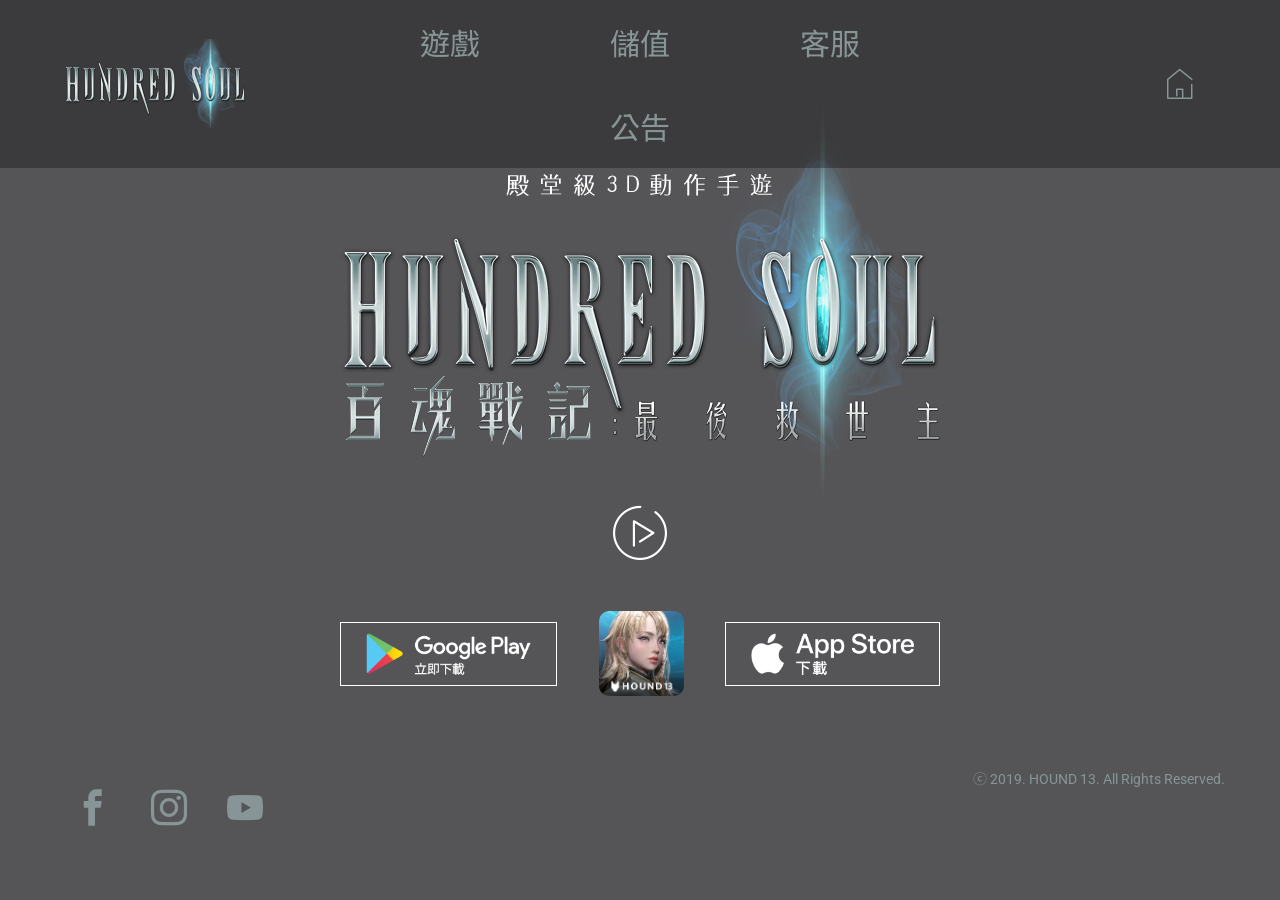
==== index.html @ 0dbf2541 "new" ====
<!DOCTYPE html>
<html lang="zh-TW">
	<head>
		<meta charSet="utf-8"/>
		<meta http-equiv="X-UA-Compatible" content="IE=edge"/>
		<meta name="viewport" content="width=device-width, user-scalable=0">
		<meta name="robots" content="noindex">
		<meta name="googlebot" content="noindex">
		<link rel="shortcut icon" href="assets/img/favicon.ico" type="image/x-icon"/>
		<title>Hound</title>
		<link rel="stylesheet" href="assets/css/main.css">
	</head>
	<body>
		<nav>
			<div class="container">
				<div class="flex">
					<a href="#!" class="logo">
						<img src="assets/img/logo-black.png" alt="HOUNDRED SOUL">
					</a>
					<ul class="menu list-reset flex">
						<li><a href="#!">遊戲</a></li>
						<li><a href="#!">儲值</a></li>
						<li><a href="#!">客服</a></li>
						<li><a href="#!">公告</a></li>
					</ul>
					<a href="#!" class="btn btn--90"><i class="icon icon-home"></i></a>
				</div>
			</div>
		</nav>
		<header>
			<video autoplay muted loop>
				<source src="assets/img/comp2_9.mp4" type="video/mp4">
				Your browser does not support HTML5 video.
			</video>
			<div class="container">
				<div class="flex">
					<div class="slider slider--application"></div>
					<div class="content">
						<img src="assets/img/HS_Logo.png" alt="">
						<i class="icon icon-play function--playFullScreen"></i>
						<ul class="app-list list-reset flex">
							<li class="app-logo"><a href="#!"><img src="assets/img/google_play@3x.png" alt=""></a></li>
							<li><a href="#!"><img src="assets/img/hound13.png" alt=""></a></li>
							<li class="app-logo"><a href="#!"><img src="assets/img/apple_store@3x.png" alt=""></a></li>
						</ul>
					</div>
					<div class="storage"></div>
				</div>
			</div>
			<div class="footer">
				<div class="container">
					<div class="flex">
						<ul class="sns flex list-reset">
							<li><a href="#!"><i class="icon icon-facebook"></i></a></li>
							<li><a href="#!"><i class="icon icon-instagram"></i></a></li>
							<li><a href="#!"><i class="icon icon-youtube"></i></a></li>
						</ul>
						<div class="copyright">
							<p class="mtb0">ⓒ 2019. HOUND 13. All Rights Reserved.</p>
						</div>
					</div>
				</div>
			</div>
		</header>
		<main>
			<section>
				<div class="container">
					<div class="flex">
					</div>
				</div>
			</section>
		</main>
		<div class="black"></div>
		<div class="lightbox lightbox--video">
			<div class="lightbox__wrap">
				<i class="icon icon-close function--close"></i>
				<div class="embed--border">
					<div class="embed embed--16by9">
						<iframe width="560" height="315" src="https://www.youtube.com/embed/07uyx4d0DpY" frameborder="0" allow="accelerometer; autoplay; encrypted-media; gyroscope; picture-in-picture" allowfullscreen></iframe>
					</div>
				</div>
			</div>
		</div>
		<script type="text/javascript" src="assets/js/jquery-1.11.3.min.js"></script>
		<script type="text/javascript" src="assets/js/main.js"></script>
	</body>
</html>
---- assets/css/main.css ----
/*! normalize.css v3.0.0 | HTML5 Display Definitions | MIT License | git.io/normalize */
@import url("https://fonts.googleapis.com/css?family=Noto+Sans+TC:300,400,500,700&display=swap&subset=chinese-traditional");
@import url("https://fonts.googleapis.com/css?family=Roboto:100,300,400,500,700&display=swap");
article,
aside,
details,
figcaption,
figure,
footer,
header,
hgroup,
main,
nav,
section,
summary {
  display: block;
}

audio,
canvas,
progress,
video {
  display: inline-block;
  vertical-align: baseline;
}

audio:not([controls]) {
  display: none;
  height: 0;
}

[hidden],
template {
  display: none;
}

/*! normalize.css v3.0.0 | Base | MIT License | git.io/normalize */
html {
  font-family: sans-serif;
  -webkit-text-size-adjust: 100%;
  -ms-text-size-adjust: 100%;
}

body {
  margin: 0;
}

/*! normalize.css v3.0.0 | Links | MIT License | git.io/normalize */
a {
  background: transparent;
}

a:active,
a:hover {
  outline: 0;
}

/*! normalize.css v3.0.0 | Embedded Content | MIT License | git.io/normalize */
img {
  border: 0;
}

svg:not(:root) {
  overflow: hidden;
}

/*! normalize.css v3.0.0 | Figures | MIT License | git.io/normalize */
figure {
  margin: 1em 40px;
}

hr {
  -moz-box-sizing: content-box;
  box-sizing: content-box;
  height: 0;
}

pre {
  overflow: auto;
}

code,
kbd,
pre,
samp {
  font-family: monospace, monospace;
  font-size: 1em;
}

/*! normalize.css v3.0.0 | Forms | MIT License | git.io/normalize */
button,
input,
optgroup,
select,
textarea {
  color: inherit;
  font: inherit;
  margin: 0;
}

button {
  overflow: visible;
}

button,
select {
  text-transform: none;
}

button,
html input[type="button"],
input[type="reset"],
input[type="submit"] {
  -webkit-appearance: button;
  cursor: pointer;
}

button[disabled],
html input[disabled] {
  cursor: default;
}

button::-moz-focus-inner,
input::-moz-focus-inner {
  border: 0;
  padding: 0;
}

input {
  line-height: normal;
}

input[type="checkbox"],
input[type="radio"] {
  box-sizing: border-box;
  padding: 0;
}

input[type="number"]::-webkit-inner-spin-button,
input[type="number"]::-webkit-outer-spin-button {
  height: auto;
}

input[type="search"] {
  -webkit-appearance: textfield;
  -moz-box-sizing: content-box;
  -webkit-box-sizing: content-box;
  box-sizing: content-box;
}

input[type="search"]::-webkit-search-cancel-button,
input[type="search"]::-webkit-search-decoration {
  -webkit-appearance: none;
}

fieldset {
  border: 1px solid #c0c0c0;
  margin: 0 2px;
  padding: 0.35em 0.625em 0.75em;
}

legend {
  border: 0;
  padding: 0;
}

textarea {
  overflow: auto;
}

optgroup {
  font-weight: bold;
}

/*! normalize.css v3.0.0 | Tables | MIT License | git.io/normalize */
table {
  border-collapse: collapse;
  border-spacing: 0;
}

td,
th {
  padding: 0;
}

header::before {
  content: '';
  display: block;
}

ul.list-reset, ol.list-reset {
  list-style: none;
  padding: 0;
  margin: 0;
}

ul, ol {
  padding-left: 1.5em;
}

html {
  font-family: -apple-system, BlinkMacSystemFont, San Francisco, Roboto, Segoe UI, Helvetica Neue, sans-serif;
  -webkit-font-smoothing: antialiased;
  -moz-osx-font-smoothing: grayscale;
  text-size-adjust: 100%;
  text-rendering: optimizeLegibility;
}

button, input, optgroup, select, textarea {
  font-family: inherit;
}

.sr-only {
  position: absolute !important;
  padding: 0 !important;
  margin: 0 !important;
  width: 0 !important;
  height: 0 !important;
  font-size: 0 !important;
}

*, *::before, *::after {
  -moz-box-sizing: border-box;
  -webkit-box-sizing: border-box;
  box-sizing: border-box;
}

body {
  font-family: Roboto, 'Noto Sans TC', sans-serif;
}

a {
  text-decoration: none;
}
@media (min-width: 1024px) {
  a {
    transition: color .2s, background-color .2s;
  }
}

img {
  display: block;
}

.clearfix, .clearfix::before, .clearfix::after {
  display: table;
  clear: both;
}

.flex {
  display: -webkit-box;
  display: -ms-flexbox;
  display: flex;
  -ms-flex-wrap: wrap;
  flex-wrap: wrap;
}

@font-face {
  font-family: 'icomoon';
  src: url("../fonts/icomoon.eot?vwoxa4");
  src: url("../fonts/icomoon.eot?vwoxa4#iefix") format("embedded-opentype"), url("../fonts/icomoon.ttf?vwoxa4") format("truetype"), url("../fonts/icomoon.woff?vwoxa4") format("woff"), url("../fonts/icomoon.svg?vwoxa4#icomoon") format("svg");
  font-weight: normal;
  font-style: normal;
}
@media screen and (-webkit-min-device-pixel-ratio: 0) {
  @font-face {
    font-family: "icomoon";
    src: url("../fonts/icomoon.svg?vwoxa4#icomoon") format("svg");
  }
}
.icon:before {
  display: inline-block;
  font-family: "icomoon";
  font-style: normal;
  font-weight: normal;
  font-variant: normal;
  line-height: 1;
  text-decoration: inherit;
  text-rendering: optimizeLegibility;
  text-transform: none;
  -moz-osx-font-smoothing: grayscale;
  -webkit-font-smoothing: antialiased;
  font-smoothing: antialiased;
}

.icon-right:before {
  content: "\e903";
}

.icon-instagram:before {
  content: "\e902";
}

.icon-youtube:before {
  content: "\e900";
}

.icon-hamburger:before {
  content: "\f117";
}

.icon-home:before {
  content: "\f116";
}

.icon-close:before {
  content: "\f108";
}

.icon-play:before {
  content: "\f125";
}

.icon-facebook:before {
  content: "\e901";
}

.container {
  width: 100%;
  padding-left: 55px;
  padding-right: 55px;
}

.mt0 {
  margin-top: 0;
}

.mb0 {
  margin-bottom: 0;
}

.mtb0 {
  margin-top: 0;
  margin-bottom: 0;
}

.embed {
  position: relative;
  height: 0;
  overflow: hidden;
}
.embed--16by9 {
  padding-bottom: 56.25%;
}
.embed iframe {
  position: absolute;
  top: 0;
  left: 0;
  width: 100%;
  height: 100%;
}

.btn--90 {
  display: flex;
  align-items: center;
  justify-content: center;
  width: 90px;
  height: 90px;
}

nav {
  position: fixed;
  top: 0;
  left: 0;
  width: 100%;
  min-height: 90px;
  background-color: rgba(0, 0, 0, 0.3);
  z-index: 5;
}
nav a {
  display: block;
  color: #879596;
}
nav .container .flex {
  font-size: 30px;
  align-items: center;
}
nav .container > .flex {
  justify-content: space-between;
}
nav .container .menu {
  width: 50%;
  justify-content: center;
}
nav .container .menu li {
  margin-left: 35px;
  margin-right: 35px;
}
nav .container .menu li a {
  padding: 20px 30px;
}
nav .container .btn {
  margin-left: 110px;
}

header {
  position: relative;
  padding-top: 100px;
  height: 100vh;
}
header::before {
  position: absolute;
  top: 0;
  left: 0;
  width: 100%;
  height: 100%;
  background-color: #0d0e12;
  filter: progid:DXImageTransform.Microsoft.Alpha(Opacity=70);
  opacity: 0.7;
  z-index: 2;
}
header video {
  position: absolute;
  right: 0;
  bottom: 0;
  min-width: 100%;
  min-height: 100%;
  z-index: 1;
}
header > .container {
  position: relative;
  z-index: 3;
}
header > .container > .flex {
  justify-content: center;
}
header .content {
  width: 600px;
}
header .content .icon-play {
  display: table;
  margin-left: auto;
  margin-right: auto;
  color: #fff;
  font-size: 54px;
  -moz-transition: all, 0.3s;
  -o-transition: all, 0.3s;
  -webkit-transition: all, 0.3s;
  transition: all, 0.3s;
  cursor: pointer;
}
header .content .icon-play:hover {
  -moz-transform: scale(1.66667, 1.66667);
  -ms-transform: scale(1.66667, 1.66667);
  -webkit-transform: scale(1.66667, 1.66667);
  transform: scale(1.66667, 1.66667);
}
header .content .app-list {
  margin-top: 45px;
  margin-bottom: 45px;
  align-items: center;
  justify-content: space-between;
}
header .content .app-list li a {
  display: block;
}
header .content .app-list li a img {
  display: block;
}
header .content .app-list li:not(.app-logo) img {
  height: 85px;
  -moz-border-radius: 10px;
  -webkit-border-radius: 10px;
  border-radius: 10px;
}
header .content .app-list li.app-logo a {
  display: block;
  padding: 10px 25px;
  border: 1px solid #fff;
}
header .content .app-list li.app-logo a:hover {
  background-color: #000;
}
header .content .app-list li.app-logo img {
  height: 42px;
}

.footer {
  position: absolute;
  width: 100%;
  bottom: 50px;
  left: 0;
  z-index: 3;
}
.footer a {
  display: block;
  color: #879596;
}
.footer .container > .flex {
  justify-content: space-between;
}
.footer .container > .flex p {
  color: #879596;
  font-size: 14px;
}
.footer .container .sns li a {
  padding: 20px;
  font-size: 36px;
}

.black {
  display: none;
  position: fixed;
  top: 0;
  left: 0;
  width: 100%;
  height: 100%;
  background-color: #000;
  filter: progid:DXImageTransform.Microsoft.Alpha(Opacity=80);
  opacity: 0.8;
  z-index: 10;
}

.lightbox {
  display: none;
  position: fixed;
  top: 50%;
  left: 50%;
  z-index: 11;
  -moz-transform: translate(-50%, -50%);
  -ms-transform: translate(-50%, -50%);
  -webkit-transform: translate(-50%, -50%);
  transform: translate(-50%, -50%);
}
.lightbox .icon {
  position: absolute;
  top: 0;
  right: -74px;
  color: #879596;
  font-size: 54px;
  cursor: pointer;
}
.lightbox--video .embed--border {
  border: 1px solid #fff;
}
.lightbox__wrap {
  position: relative;
  width: 1280px;
}

/*# sourceMappingURL=main.css.map */
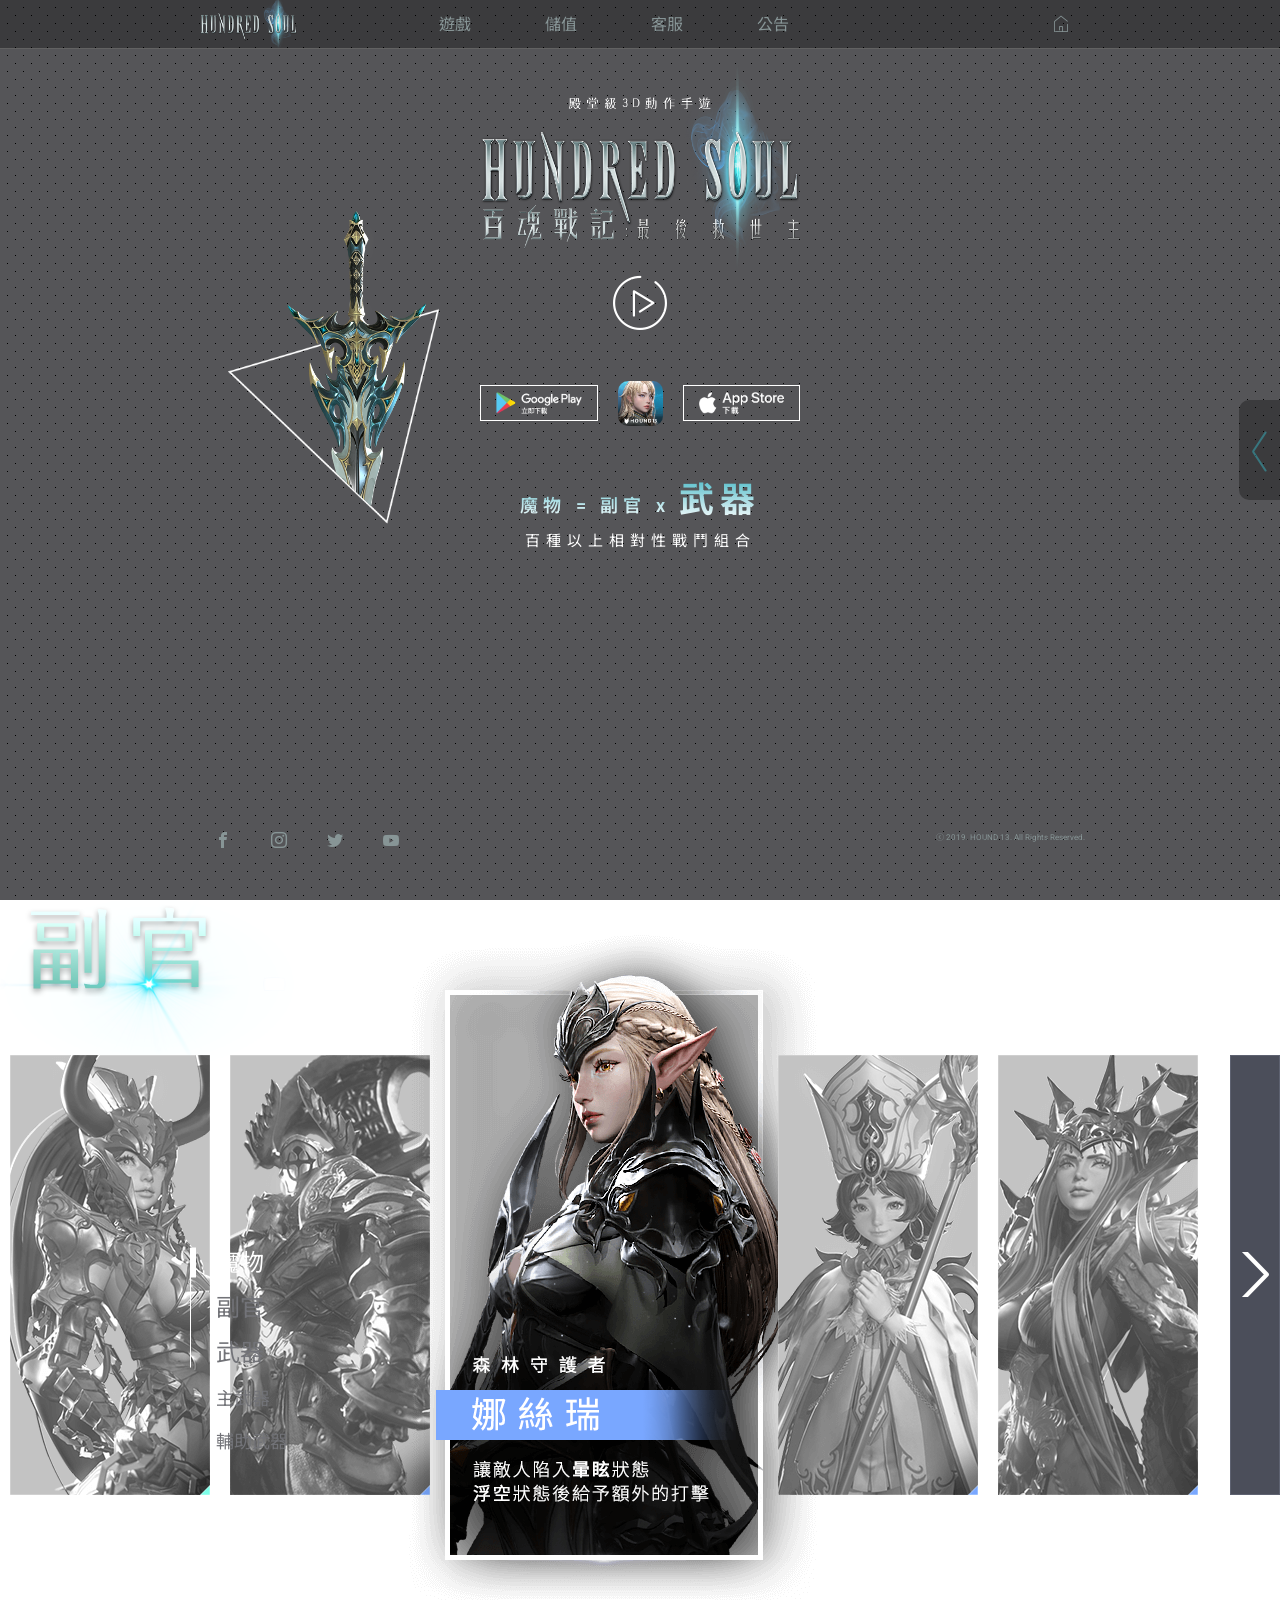
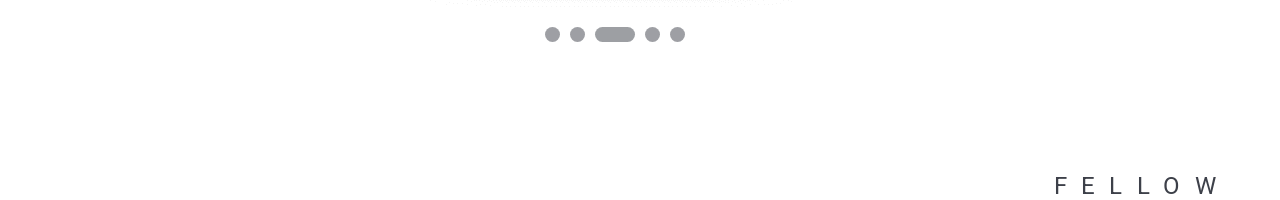
==== commit 40f28d81: "updata" ====
--- a/index.html
+++ b/index.html
@@ -11,6 +11,7 @@
 		<link rel="stylesheet" href="assets/css/main.css">
 	</head>
 	<body>
+		<a href="#!" class="btn btn--90 hamburgur"><i class="icon icon-hamburger"></i></a>
 		<nav>
 			<div class="container">
 				<div class="flex">
@@ -34,42 +35,245 @@
 			</video>
 			<div class="container">
 				<div class="flex">
-					<div class="slider slider--application"></div>
 					<div class="content">
 						<img src="assets/img/HS_Logo.png" alt="">
 						<i class="icon icon-play function--playFullScreen"></i>
+						<div class="slider slider--application">
+							<ul class="slider__image list-reset">
+								<li class="active">
+									<img src="assets/img/application01.png" alt="">
+								</li>
+								<li>
+									<img src="assets/img/application02.png" alt="">
+								</li>
+								<li>
+									<img src="assets/img/application03.png" alt="">
+								</li>
+							</ul>
+							<div class="slider__mask">
+								<img src="assets/img/triangle.png" alt="">
+							</div>
+						</div>
 						<ul class="app-list list-reset flex">
 							<li class="app-logo"><a href="#!"><img src="assets/img/google_play@3x.png" alt=""></a></li>
 							<li><a href="#!"><img src="assets/img/hound13.png" alt=""></a></li>
 							<li class="app-logo"><a href="#!"><img src="assets/img/apple_store@3x.png" alt=""></a></li>
 						</ul>
-					</div>
-					<div class="storage"></div>
-				</div>
-			</div>
-			<div class="footer">
-				<div class="container">
-					<div class="flex">
-						<ul class="sns flex list-reset">
-							<li><a href="#!"><i class="icon icon-facebook"></i></a></li>
-							<li><a href="#!"><i class="icon icon-instagram"></i></a></li>
-							<li><a href="#!"><i class="icon icon-youtube"></i></a></li>
-						</ul>
-						<div class="copyright">
-							<p class="mtb0">ⓒ 2019. HOUND 13. All Rights Reserved.</p>
+						<div class="coptText">
+							<ul class="slider__text list-reset">
+								<li class="active">魔物 = 副官 x <strong>武器</strong></li>
+								<li>魔物 = <strong>副官</strong> x 武器</li>
+								<li><strong>魔物</strong> = 副官 x 武器</li>
+							</ul>
+							<p>百種以上相對性戰鬥組合</p>
 						</div>
 					</div>
 				</div>
 			</div>
 		</header>
+		<div class="storage">
+			<div class="storage__open">
+				<i class="icon icon-right"></i>
+			</div>
+			<div class="storage__content">
+				<ul class="list-reset">
+					<li>
+						<a href="#!" target="_blank">
+							<img src="assets/img/banner01.png" alt="">
+						</a>
+					</li>
+					<li>
+						<a href="#!" target="_blank">
+							<img src="assets/img/banner02.png" alt="">
+						</a>
+					</li>
+					<li>
+						<a href="#!" target="_blank">
+							<img src="assets/img/banner03.png" alt="">
+						</a>
+					</li>
+				</ul>
+			</div>
+		</div>
 		<main>
 			<section>
-				<div class="container">
-					<div class="flex">
+				<div class="slider slider-character">
+					<div class="slider-wrap">
+						<div class="slider-item flex align-items-center" style="display: none;">
+							<div class="container">
+								<div class="flex justify-content-center">
+									<div class="col-4 card">
+										<img class="normal" src="assets/img/monster-normal.png" alt="">
+										<span></span>
+										<img class="hover" src="assets/img/monster-hover.png" alt="">
+										<span class="sr-only"></span>
+									</div>
+									<div class="col-4 card">
+										<img class="normal" src="assets/img/fellow-normal.png" alt="">
+										<img class="hover" src="assets/img/fellow-hover.png" alt="">
+										<span class="sr-only"></span>
+									</div>
+									<div class="col-4 card">
+										<img class="normal" src="assets/img/equipment-normal.png" alt="">
+										<img class="hover" src="assets/img/equipment-hover.png" alt="">
+										<span class="sr-only"></span>
+									</div>
+								</div>
+								<i class="icon icon-down"></i>
+							</div>
+						</div>
+						<div class="slider-item">
+							<ul class="subNavigation list-reset">
+								<li>
+									<ul class="character list-reset">
+										<li class="active">魔物</li>
+										<li>副官</li>
+										<li>武器</li>
+									</ul>
+								</li>
+								<li>主武器</li>
+								<li>輔助武器</li>
+							</ul>
+							<div class="slider slider-character-body">
+								<div class="slider-wrap">
+									<div class="slider-item" style="display: none;">
+										<img src="assets/img/monster-title.png" alt="" class="slider-title slider-title--monster">
+										<div class="eng-title eng-title--monster">monster</div>
+										<div class="slider slider-character-content">
+											<ul class="slider-navi list-reset">
+												<li><div class="icon icon-slider-left"></div></li>
+												<li><div class="icon icon-slider-right"></div></li>
+											</ul>
+											<div class="slider-wrap">
+												<div class="slider-item">
+													<div class="slider-body">
+														<img src="assets/img/decoration-up.png" alt="" class="decoration">
+														<div class="slider-text">
+															<h3 class="mtb0">暗影怨靈</h3>
+															<p>
+																<span>是飄浮在黑暗中的邪惡怨靈</span>
+																<span>靈體狀態時任何攻擊都不管用</span>
+																<span>但施加攻擊時其靈體會暫時實體化</span>
+																<span>請一定要把握機會攻擊</span>
+															</p>
+														</div>
+														<img src="assets/img/decoration-down.png" alt="" class="decoration">
+														<p>
+															<span>魔物都有弱點！</span>
+															<span>搭配相對的副官與武器即可過關</span>
+														</p>
+													</div>
+													<img src="assets/img/slideEvilImgt02.png" alt="" class="slider-img">
+												</div>
+											</div>
+										</div>
+									</div>
+									<div class="slider-item">
+										<img src="assets/img/fellow-title.png" alt="" class="slider-title slider-title--fellow">
+										<div class="eng-title eng-title--fellow">fellow</div>
+										<div class="slider slider-fellow">
+											<div class="slider-wrap">
+												<div class="slider-item">
+													<div class="slider-img slider-img-set">
+														<img src="assets/img/adCha01.png" alt="" class="slider-img">
+														<img src="assets/img/adCha01_on.png" alt="" class="slider-img on">
+													</div>
+													<div class="slider-img slider-img-active">
+														<img src="assets/img/adCha01_active.png" alt="">
+													</div>
+													<h4 class="sr-only">開朗的突擊少女</h4>
+													<h3 class="sr-only">菲力帕</h3>
+													<p class="sr-only">讓敵人陷入暈眩狀態，破壞霸體的專門副官</p>
+												</div>
+												<div class="slider-item">
+													<div class="slider-img slider-img-set">
+														<img src="assets/img/adCha02.png" alt="" class="slider-img">
+														<img src="assets/img/adCha02_on.png" alt="" class="slider-img on">
+													</div>
+													<div class="slider-img slider-img-active">
+														<img src="assets/img/adCha02_active.png" alt="">
+													</div>
+													<h4 class="sr-only">北方守護者</h4>
+													<h3 class="sr-only">基加提克</h3>
+													<p class="sr-only">讓敵人陷入浮空狀態，擊倒狀態後附加額外的打擊</p>
+												</div>
+												<div class="slider-item active">
+													<div class="slider-img slider-img-set">
+														<img src="assets/img/adCha03.png" alt="" class="slider-img">
+														<img src="assets/img/adCha03_on.png" alt="" class="slider-img on">
+													</div>
+													<div class="slider-img slider-img-active">
+														<img src="assets/img/adCha03_active.png" alt="">
+													</div>
+													<h4 class="sr-only">森林守護者</h4>
+													<h3 class="sr-only">娜絲瑞</h3>
+													<p class="sr-only">讓敵人陷入暈眩狀態，浮空狀態後給予額外的打擊</p>
+												</div>
+												<div class="slider-item">
+													<div class="slider-img slider-img-set">
+														<img src="assets/img/adCha04.png" alt="" class="slider-img">
+														<img src="assets/img/adCha04_on.png" alt="" class="slider-img on">
+													</div>
+													<div class="slider-img slider-img-active">
+														<img src="assets/img/adCha04_active.png" alt="">
+													</div>
+													<h4 class="sr-only">女神之子</h4>
+													<h3 class="sr-only">拉黎卡</h3>
+													<p class="sr-only">專門輔助我軍攻擊且治癒傷勢，解除狀態異常回復瀕死狀態</p>
+												</div>
+												<div class="slider-item">
+													<div class="slider-img slider-img-set">
+														<img src="assets/img/adCha05.png" alt="" class="slider-img">
+														<img src="assets/img/adCha05_on.png" alt="" class="slider-img on">
+													</div>
+													<div class="slider-img slider-img-active">
+														<img src="assets/img/adCha05_active.png" alt="">
+													</div>
+													<h4 class="sr-only">炙烈的火焰魔女</h4>
+													<h3 class="sr-only">凱倫</h3>
+													<p class="sr-only">讓敵人陷入灼傷、暈眩狀態，灼傷狀態爆炸後造成範圍攻擊</p>
+												</div>
+											</div>
+											<div class="slider-hide">
+												<div class="slider-arrow"><i class="icon icon-slider-right"></i></div>
+												<div class="slider-item">
+													<h4 class="sr-only">聖殿騎士團副團長</h4>
+													<h3 class="sr-only">卡伊琳</h3>
+													<p class="sr-only">讓敵人陷入束縛狀態，曾獲得雷蒙大師的指導</p>
+													<img src="assets/img/adCha-6.png" alt="">
+												</div>
+											</div>
+											<ul class="slider-dot list-reset">
+												<li></li>
+												<li></li>
+												<li class="active"></li>
+												<li></li>
+												<li></li>
+											</ul>
+										</div>
+									</div>
+								</div>
+							</div>
+						</div>
 					</div>
 				</div>
 			</section>
 		</main>
+		<footer>
+			<div class="container">
+				<div class="flex">
+					<ul class="sns flex list-reset">
+						<li><a href="#!"><i class="icon icon-facebook"></i></a></li>
+						<li><a href="#!"><i class="icon icon-instagram"></i></a></li>
+						<li><a href="#!"><i class="icon icon-twitter"></i></a></li>
+						<li><a href="#!"><i class="icon icon-youtube"></i></a></li>
+					</ul>
+					<div class="copyright">
+						<p class="mtb0">ⓒ 2019. HOUND 13. All Rights Reserved.</p>
+					</div>
+				</div>
+			</div>
+		</footer>
 		<div class="black"></div>
 		<div class="lightbox lightbox--video">
 			<div class="lightbox__wrap">
--- a/assets/css/main.css
+++ b/assets/css/main.css
@@ -183,7 +183,7 @@
   padding: 0;
 }
 
-header::before {
+nav .container .menu li::before, header::before, header::after {
   content: '';
   display: block;
 }
@@ -283,42 +283,94 @@
   font-smoothing: antialiased;
 }
 
+.icon-slider-left:before {
+  content: "\e906";
+}
+
+.icon-slider-right:before {
+  content: "\e907";
+}
+
+.icon-down:before {
+  content: "\e905";
+}
+
+.icon-twitter:before {
+  content: "\e900";
+}
+
+.icon-youtube:before {
+  content: "\e901";
+}
+
+.icon-facebook:before {
+  content: "\e902";
+}
+
+.icon-instagram:before {
+  content: "\e903";
+}
+
 .icon-right:before {
-  content: "\e903";
-}
-
-.icon-instagram:before {
-  content: "\e902";
-}
-
-.icon-youtube:before {
-  content: "\e900";
+  content: "\e904";
+}
+
+.icon-close:before {
+  content: "\f108";
+}
+
+.icon-home:before {
+  content: "\f116";
 }
 
 .icon-hamburger:before {
   content: "\f117";
 }
 
-.icon-home:before {
-  content: "\f116";
-}
-
-.icon-close:before {
-  content: "\f108";
-}
-
 .icon-play:before {
   content: "\f125";
 }
 
-.icon-facebook:before {
-  content: "\e901";
+html, body {
+  min-height: 100%;
+  height: 100%;
 }
 
 .container {
-  width: 100%;
-  padding-left: 55px;
-  padding-right: 55px;
+  margin-left: auto;
+  margin-right: auto;
+}
+@media (max-width: 767px) {
+  .container {
+    width: 100%;
+    padding-left: 10%;
+    padding-right: 10%;
+  }
+}
+@media (min-width: 768px) {
+  .container {
+    width: 500px;
+  }
+}
+@media (min-width: 1024px) {
+  .container {
+    width: 890px;
+  }
+}
+@media (min-width: 1366px) {
+  .container {
+    width: 1240px;
+  }
+}
+@media (min-width: 1600px) {
+  .container {
+    width: 1480px;
+  }
+}
+@media (min-width: 1920px) {
+  .container {
+    width: 1800px;
+  }
 }
 
 .mt0 {
@@ -350,12 +402,58 @@
   height: 100%;
 }
 
+.justify-content-center {
+  justify-content: center;
+}
+
+.align-items-center {
+  align-items: center;
+}
+
 .btn--90 {
   display: flex;
   align-items: center;
   justify-content: center;
-  width: 90px;
-  height: 90px;
+  width: 55px;
+  height: 55px;
+}
+@media (min-width: 1024px) {
+  .btn--90 {
+    width: 48px;
+    height: 48px;
+  }
+}
+@media (min-width: 1366px) {
+  .btn--90 {
+    width: 64px;
+    height: 64px;
+  }
+}
+@media (min-width: 1600px) {
+  .btn--90 {
+    width: 75px;
+    height: 75px;
+  }
+}
+@media (min-width: 1920px) {
+  .btn--90 {
+    width: 90px;
+    height: 90px;
+  }
+}
+.btn.hamburgur {
+  position: fixed;
+  top: 0;
+  right: 0;
+  color: #879596;
+  font-size: 28px;
+  background-color: rgba(0, 0, 0, 0.3);
+  z-index: 10;
+}
+@media (min-width: 1024px) {
+  .btn.hamburgur {
+    display: none;
+  }
 }
 
 nav {
@@ -363,17 +461,82 @@
   top: 0;
   left: 0;
   width: 100%;
-  min-height: 90px;
   background-color: rgba(0, 0, 0, 0.3);
+  border-bottom: 1px solid #626262;
   z-index: 5;
+}
+@media (max-width: 1023px) {
+  nav {
+    display: none;
+  }
+}
+@media (min-width: 1024px) {
+  nav {
+    min-height: 48px;
+  }
+}
+@media (min-width: 1366px) {
+  nav {
+    min-height: 64px;
+  }
+}
+@media (min-width: 1600px) {
+  nav {
+    min-height: 75px;
+  }
+}
+@media (min-width: 1920px) {
+  nav {
+    min-height: 90px;
+  }
 }
 nav a {
   display: block;
   color: #879596;
 }
+@media (min-width: 1024px) {
+  nav a.logo img {
+    height: 48px;
+  }
+}
+@media (min-width: 1366px) {
+  nav a.logo img {
+    height: 64px;
+  }
+}
+@media (min-width: 1600px) {
+  nav a.logo img {
+    height: 75px;
+  }
+}
+@media (min-width: 1920px) {
+  nav a.logo img {
+    height: 90px;
+  }
+}
 nav .container .flex {
-  font-size: 30px;
+  font-size: 16px;
   align-items: center;
+}
+@media (min-width: 1024px) {
+  nav .container .flex {
+    font-size: 16px;
+  }
+}
+@media (min-width: 1366px) {
+  nav .container .flex {
+    font-size: 21px;
+  }
+}
+@media (min-width: 1600px) {
+  nav .container .flex {
+    font-size: 25px;
+  }
+}
+@media (min-width: 1920px) {
+  nav .container .flex {
+    font-size: 30px;
+  }
 }
 nav .container > .flex {
   justify-content: space-between;
@@ -383,11 +546,65 @@
   justify-content: center;
 }
 nav .container .menu li {
-  margin-left: 35px;
-  margin-right: 35px;
+  position: relative;
+  margin-bottom: -1px;
 }
 nav .container .menu li a {
-  padding: 20px 30px;
+  position: relative;
+  min-width: 200px;
+  text-align: center;
+  z-index: 1;
+}
+@media (min-width: 1024px) {
+  nav .container .menu li a {
+    min-width: 106px;
+    line-height: 48px;
+  }
+}
+@media (min-width: 1366px) {
+  nav .container .menu li a {
+    min-width: 143px;
+    line-height: 64px;
+  }
+}
+@media (min-width: 1600px) {
+  nav .container .menu li a {
+    min-width: 166px;
+    line-height: 75px;
+  }
+}
+@media (min-width: 1920px) {
+  nav .container .menu li a {
+    min-width: 200px;
+    line-height: 90px;
+  }
+}
+nav .container .menu li::before {
+  position: absolute;
+  top: 0;
+  left: 50%;
+  width: 100%;
+  height: 100%;
+  -moz-transform: translateX(-50%);
+  -ms-transform: translateX(-50%);
+  -webkit-transform: translateX(-50%);
+  transform: translateX(-50%);
+  background-image: url("../img/naviHover.png");
+  background-position: center bottom;
+  background-repeat: no-repeat;
+  -moz-background-size: cover;
+  -o-background-size: cover;
+  -webkit-background-size: cover;
+  background-size: cover;
+  filter: progid:DXImageTransform.Microsoft.Alpha(Opacity=0);
+  opacity: 0;
+}
+nav .container .menu li:hover a {
+  color: #fff;
+}
+nav .container .menu li:hover::before {
+  filter: progid:DXImageTransform.Microsoft.Alpha(enabled=false);
+  opacity: 1;
 }
 nav .container .btn {
   margin-left: 110px;
@@ -395,18 +612,44 @@
 
 header {
   position: relative;
-  padding-top: 100px;
-  height: 100vh;
-}
-header::before {
+  padding-top: 10px;
+  min-height: 100vh;
+}
+@media (min-width: 1024px) {
+  header {
+    padding-top: 58px;
+  }
+}
+@media (min-width: 1366px) {
+  header {
+    padding-top: 74px;
+  }
+}
+@media (min-width: 1600px) {
+  header {
+    padding-top: 85px;
+  }
+}
+@media (min-width: 1920px) {
+  header {
+    padding-top: 100px;
+  }
+}
+header::before, header::after {
   position: absolute;
   top: 0;
   left: 0;
   width: 100%;
   height: 100%;
+}
+header::before {
   background-color: #0d0e12;
   filter: progid:DXImageTransform.Microsoft.Alpha(Opacity=70);
   opacity: 0.7;
+  z-index: 1;
+}
+header::after {
+  background-image: url("../img/texture.png");
   z-index: 2;
 }
 header video {
@@ -415,7 +658,7 @@
   bottom: 0;
   min-width: 100%;
   min-height: 100%;
-  z-index: 1;
+  z-index: 0;
 }
 header > .container {
   position: relative;
@@ -424,21 +667,212 @@
 header > .container > .flex {
   justify-content: center;
 }
+@media (max-width: 1023px) {
+  header .slider {
+    position: relative;
+    margin-left: 16px;
+    order: 1;
+  }
+}
+@media (min-width: 1024px) {
+  header .slider {
+    position: absolute;
+    top: 50%;
+    right: 100%;
+    margin-left: -40px;
+    -moz-transform: translateY(-32.5%);
+    -ms-transform: translateY(-32.5%);
+    -webkit-transform: translateY(-32.5%);
+    transform: translateY(-32.5%);
+  }
+}
+header .slider__image {
+  position: relative;
+  z-index: 1;
+}
+header .slider__image li {
+  display: none;
+}
+header .slider__image li.active {
+  display: block;
+}
+header .slider__image li img {
+  width: 215px;
+  display: block;
+}
+@media (min-width: 1024px) {
+  header .slider__image li img {
+    width: 242px;
+  }
+}
+@media (min-width: 1366px) {
+  header .slider__image li img {
+    width: 323px;
+  }
+}
+@media (min-width: 1600px) {
+  header .slider__image li img {
+    width: 378px;
+  }
+}
+@media (min-width: 1920px) {
+  header .slider__image li img {
+    width: 454px;
+  }
+}
+header .slider__mask {
+  position: absolute;
+  top: 50%;
+  margin-top: -76px;
+  margin-left: -32px;
+  width: 217px;
+}
+@media (min-width: 1024px) {
+  header .slider__mask {
+    margin-top: -51px;
+    margin-left: -10px;
+    width: 211px;
+  }
+}
+@media (min-width: 1366px) {
+  header .slider__mask {
+    margin-top: -68px;
+    margin-left: -14px;
+    width: 281px;
+  }
+}
+@media (min-width: 1600px) {
+  header .slider__mask {
+    margin-top: -80px;
+    margin-left: -16px;
+    width: 329px;
+  }
+}
+@media (min-width: 1920px) {
+  header .slider__mask {
+    margin-top: -96px;
+    margin-left: -19px;
+    width: 395px;
+  }
+}
+header .slider__mask img {
+  width: 100%;
+}
+header .slider__text {
+  min-height: 2em;
+}
+header .slider__text li {
+  display: none;
+  color: transparent !important;
+  font-size: 18px;
+  font-weight: 600;
+  letter-spacing: 0.29em;
+  background-color: #36b1c0;
+  *zoom: 1;
+  filter: progid:DXImageTransform.Microsoft.gradient(gradientType=0, startColorstr='#FF36B1C0', endColorstr='#FFFFFFFF');
+  background-image: url('[data-uri]');
+  background-size: 100%;
+  background-image: -webkit-gradient(linear, 50% 0%, 50% 100%, color-stop(0%, #36b1c0), color-stop(100%, #ffffff));
+  background-image: -moz-linear-gradient(top, #36b1c0 0%, #ffffff 100%);
+  background-image: -webkit-linear-gradient(top, #36b1c0 0%, #ffffff 100%);
+  background-image: linear-gradient(to bottom, #36b1c0 0%, #ffffff 100%);
+  -moz-background-clip: text;
+  -o-background-clip: text;
+  -webkit-background-clip: text;
+  background-clip: text;
+  -moz-background-size: cover;
+  -o-background-size: cover;
+  -webkit-background-size: cover;
+  background-size: cover;
+}
+@media (min-width: 1366px) {
+  header .slider__text li {
+    font-size: 24px;
+  }
+}
+@media (min-width: 1600px) {
+  header .slider__text li {
+    font-size: 28px;
+  }
+}
+@media (min-width: 1920px) {
+  header .slider__text li {
+    font-size: 34px;
+  }
+}
+header .slider__text li strong {
+  font-size: 35px;
+}
+@media (min-width: 1366px) {
+  header .slider__text li strong {
+    font-size: 45px;
+  }
+}
+@media (min-width: 1600px) {
+  header .slider__text li strong {
+    font-size: 53px;
+  }
+}
+@media (min-width: 1920px) {
+  header .slider__text li strong {
+    font-size: 64px;
+  }
+}
+header .slider__text li.active {
+  display: block;
+}
 header .content {
-  width: 600px;
+  position: relative;
+  width: 100%;
+}
+@media (min-width: 1024px) {
+  header .content {
+    max-width: 320px;
+  }
+}
+@media (min-width: 1366px) {
+  header .content {
+    max-width: 427px;
+  }
+}
+@media (min-width: 1600px) {
+  header .content {
+    max-width: 500px;
+  }
+}
+@media (min-width: 1920px) {
+  header .content {
+    max-width: 600px;
+  }
+}
+@media (max-width: 1023px) {
+  header .content {
+    display: flex;
+    flex-direction: column;
+    flex-wrap: wrap;
+    align-items: center;
+  }
+}
+header .content > img {
+  width: 100%;
 }
 header .content .icon-play {
   display: table;
   margin-left: auto;
   margin-right: auto;
   color: #fff;
-  font-size: 54px;
+  font-size: 30px;
   -moz-transition: all, 0.3s;
   -o-transition: all, 0.3s;
   -webkit-transition: all, 0.3s;
   transition: all, 0.3s;
   cursor: pointer;
 }
+@media (min-width: 1024px) {
+  header .content .icon-play {
+    font-size: 54px;
+  }
+}
 header .content .icon-play:hover {
   -moz-transform: scale(1.66667, 1.66667);
   -ms-transform: scale(1.66667, 1.66667);
@@ -446,11 +880,23 @@
   transform: scale(1.66667, 1.66667);
 }
 header .content .app-list {
-  margin-top: 45px;
-  margin-bottom: 45px;
+  width: 100%;
+  margin-top: 16px;
+  margin-bottom: 16px;
   align-items: center;
   justify-content: space-between;
 }
+@media (min-width: 1024px) {
+  header .content .app-list {
+    margin-top: 45px;
+    margin-bottom: 45px;
+  }
+}
+@media (max-width: 1023px) {
+  header .content .app-list {
+    order: 1;
+  }
+}
 header .content .app-list li a {
   display: block;
 }
@@ -458,44 +904,645 @@
   display: block;
 }
 header .content .app-list li:not(.app-logo) img {
-  height: 85px;
+  height: 45px;
   -moz-border-radius: 10px;
   -webkit-border-radius: 10px;
   border-radius: 10px;
 }
+@media (min-width: 1366px) {
+  header .content .app-list li:not(.app-logo) img {
+    height: 60px;
+  }
+}
+@media (min-width: 1600px) {
+  header .content .app-list li:not(.app-logo) img {
+    height: 70px;
+  }
+}
+@media (min-width: 1920px) {
+  header .content .app-list li:not(.app-logo) img {
+    height: 84px;
+  }
+}
 header .content .app-list li.app-logo a {
   display: block;
-  padding: 10px 25px;
+  padding: 5px 14px;
   border: 1px solid #fff;
+}
+@media (min-width: 1024px) {
+  header .content .app-list li.app-logo a {
+    padding: 6px 15px;
+  }
+}
+@media (min-width: 1366px) {
+  header .content .app-list li.app-logo a {
+    padding: 7px 20px;
+  }
+}
+@media (min-width: 1600px) {
+  header .content .app-list li.app-logo a {
+    padding: 9px 23px;
+  }
+}
+@media (min-width: 1920px) {
+  header .content .app-list li.app-logo a {
+    padding: 10px 30px;
+  }
 }
 header .content .app-list li.app-logo a:hover {
   background-color: #000;
 }
 header .content .app-list li.app-logo img {
-  height: 42px;
-}
-
-.footer {
+  height: 22px;
+}
+@media (min-width: 1366px) {
+  header .content .app-list li.app-logo img {
+    height: 29px;
+  }
+}
+@media (min-width: 1600px) {
+  header .content .app-list li.app-logo img {
+    height: 34px;
+  }
+}
+@media (min-width: 1920px) {
+  header .content .app-list li.app-logo img {
+    height: 42px;
+  }
+}
+header .content .coptText {
+  text-align: center;
+}
+header .content .coptText p {
+  margin-top: 0.5em;
+  margin-bottom: 0;
+  color: #fff;
+  font-size: 15px;
+  letter-spacing: 0.4em;
+}
+@media (min-width: 1366px) {
+  header .content .coptText p {
+    font-size: 20px;
+  }
+}
+@media (min-width: 1600px) {
+  header .content .coptText p {
+    font-size: 23px;
+  }
+}
+@media (min-width: 1920px) {
+  header .content .coptText p {
+    font-size: 28px;
+  }
+}
+
+.storage {
+  position: fixed;
+  top: 50%;
+  right: 0;
+  z-index: 10;
+  -moz-transform: translateY(-50%);
+  -ms-transform: translateY(-50%);
+  -webkit-transform: translateY(-50%);
+  transform: translateY(-50%);
+}
+@media (max-width: 1023px) {
+  .storage {
+    display: none;
+  }
+}
+.storage__open {
   position: absolute;
+  top: 50%;
+  right: 100%;
+  padding: 26px 13px;
+  font-size: 41px;
+  background-color: rgba(0, 0, 0, 0.3);
+  -moz-transform: translateY(-50%);
+  -ms-transform: translateY(-50%);
+  -webkit-transform: translateY(-50%);
+  transform: translateY(-50%);
+  -moz-border-radius: 10px 0 0 10px;
+  -webkit-border-radius: 10px;
+  border-radius: 10px 0 0 10px;
+  cursor: pointer;
+}
+.storage__open .icon-right {
+  display: block;
+  color: #36b1c0;
+  filter: progid:DXImageTransform.Microsoft.Alpha(Opacity=50);
+  opacity: 0.5;
+  -moz-transform: rotate(180deg);
+  -ms-transform: rotate(180deg);
+  -webkit-transform: rotate(180deg);
+  transform: rotate(180deg);
+  -moz-transition: all 0.3s;
+  -o-transition: all 0.3s;
+  -webkit-transition: all 0.3s;
+  transition: all 0.3s;
+}
+.storage__content {
+  width: 0;
+  overflow: hidden;
+  -moz-transition: all 0.3s;
+  -o-transition: all 0.3s;
+  -webkit-transition: all 0.3s;
+  transition: all 0.3s;
+}
+.storage__content ul {
+  display: flex;
+  flex-direction: column;
+}
+.storage__content ul li {
+  margin-top: 10px;
+  margin-bottom: 10px;
+}
+.storage__content ul li img {
+  width: 130px;
+}
+@media (min-width: 1366px) {
+  .storage__content ul li img {
+    width: 143px;
+  }
+}
+@media (min-width: 1600px) {
+  .storage__content ul li img {
+    width: 167px;
+  }
+}
+@media (min-width: 1920px) {
+  .storage__content ul li img {
+    width: 200px;
+  }
+}
+.storage.active .storage__open .icon-right {
+  -moz-transform: rotate(0deg);
+  -ms-transform: rotate(0deg);
+  -webkit-transform: rotate(0deg);
+  transform: rotate(0deg);
+}
+.storage.active .storage__content {
+  width: 130px;
+}
+@media (min-width: 1366px) {
+  .storage.active .storage__content {
+    width: 143px;
+  }
+}
+@media (min-width: 1600px) {
+  .storage.active .storage__content {
+    width: 167px;
+  }
+}
+@media (min-width: 1920px) {
+  .storage.active .storage__content {
+    width: 200px;
+  }
+}
+
+main {
+  min-height: 100%;
+  height: 100%;
+}
+
+section {
+  position: relative;
+  min-height: 100%;
+  height: 100%;
+  background-image: url("../img/bgMedia.png");
+  background-position: center;
+  background-attachment: fixed;
+  background-repeat: no-repeat;
+  -moz-background-size: cover;
+  -o-background-size: cover;
+  -webkit-background-size: cover;
+  background-size: cover;
+  z-index: 4;
+}
+section > .container {
+  position: relative;
+  height: 100%;
+}
+section > .container > .flex {
+  min-height: 100%;
+  height: 100%;
+  align-items: center;
+}
+section .icon-down {
+  position: absolute;
+  top: 100%;
+  left: 50%;
+  color: #fff;
+  font-size: 25px;
+  filter: progid:DXImageTransform.Microsoft.Alpha(Opacity=50);
+  opacity: 0.5;
+  -moz-transform: translateX(-50%);
+  -ms-transform: translateX(-50%);
+  -webkit-transform: translateX(-50%);
+  transform: translateX(-50%);
+}
+section .card {
+  position: relative;
+}
+section .card + .card {
+  margin-left: 15px;
+}
+section .card > img {
+  width: 420px;
+  box-shadow: 2px 2px 20px rgba(0, 0, 0, 0.35);
+  transform-origin: 0 50%;
+}
+@media (min-width: 1024px) {
+  section .card > img {
+    width: 224px;
+  }
+}
+@media (min-width: 1366px) {
+  section .card > img {
+    width: 299px;
+  }
+}
+@media (min-width: 1600px) {
+  section .card > img {
+    width: 350px;
+  }
+}
+@media (min-width: 1920px) {
+  section .card > img {
+    width: 420px;
+  }
+}
+section .card > img.hover {
+  position: absolute;
+  top: 50%;
+  left: 50%;
+  filter: progid:DXImageTransform.Microsoft.Alpha(Opacity=0);
+  opacity: 0;
+  -moz-transition: all 0.5s;
+  -o-transition: all 0.5s;
+  -webkit-transition: all 0.5s;
+  transition: all 0.5s;
+  -moz-transform: scale(1.05) translate(-50%, -50%);
+  -ms-transform: scale(1.05) translate(-50%, -50%);
+  -webkit-transform: scale(1.05) translate(-50%, -50%);
+  transform: scale(1.05) translate(-50%, -50%);
+}
+section .card:hover > img.hover {
+  filter: progid:DXImageTransform.Microsoft.Alpha(enabled=false);
+  opacity: 1;
+  -moz-transform: scale(1) translate(-50%, -50%);
+  -ms-transform: scale(1) translate(-50%, -50%);
+  -webkit-transform: scale(1) translate(-50%, -50%);
+  transform: scale(1) translate(-50%, -50%);
+}
+section .subNavigation {
+  position: absolute;
+  top: 50%;
+  left: 190px;
+  line-height: 1.25;
+  z-index: 1;
+  -moz-transform: translateY(-50%);
+  -ms-transform: translateY(-50%);
+  -webkit-transform: translateY(-50%);
+  transform: translateY(-50%);
+}
+section .subNavigation li {
+  color: #727378;
+  font-size: 18px;
+  cursor: pointer;
+}
+section .subNavigation li.active {
+  color: #fff;
+}
+section .subNavigation > li {
+  padding-left: 26px;
+}
+section .subNavigation > li + li {
+  margin-top: 20px;
+}
+section .subNavigation .character {
+  margin-left: -26px;
+  border-left: 1px solid #fff;
+}
+section .subNavigation .character > li {
+  padding-left: 20px;
+  font-size: 24px;
+  border-left: 5px solid transparent;
+}
+section .subNavigation .character > li + li {
+  margin-top: 15px;
+}
+section .subNavigation .character > li.active {
+  border-color: #fff;
+}
+section .slider {
+  position: relative;
+  width: 100%;
+  min-height: 100%;
+  height: 100%;
+}
+section .slider .eng-title {
+  position: absolute;
+  color: #3d4049;
+  font-size: 24px;
+  letter-spacing: 0.6em;
+  text-transform: uppercase;
+}
+section .slider .eng-title--monster {
+  top: 50%;
+  right: -23px;
+  writing-mode: tb-rl;
+}
+section .slider .eng-title--fellow {
+  bottom: 0;
+  right: 50px;
+}
+section .slider > .slider-wrap {
+  position: relative;
+  min-height: 100%;
+  height: 100%;
+}
+section .slider > .slider-wrap > .slider-item {
+  position: relative;
+  min-height: 100%;
+  height: 100%;
+}
+section .slider > .slider-wrap > .slider-item > .slider-body {
+  width: 510px;
+  padding-top: 25px;
+  margin-right: calc(100% - 700px - 510px);
+  letter-spacing: 0.1em;
+}
+section .slider > .slider-wrap > .slider-item > .slider-body img.decoration {
+  width: 100%;
+}
+section .slider > .slider-wrap > .slider-item > .slider-body > p {
+  padding-left: 45px;
+  padding-right: 45px;
+  margin-top: 50px;
+  margin-bottom: 0;
+  color: #56b0bb;
+  font-size: 20px;
+}
+section .slider > .slider-wrap > .slider-item > .slider-body > p span {
+  display: block;
+}
+section .slider > .slider-wrap > .slider-item > .slider-body > .slider-text {
+  padding-top: 70px;
+  padding-bottom: 70px;
+  padding-left: 45px;
+  padding-right: 45px;
+  color: #fff;
+}
+section .slider > .slider-wrap > .slider-item > .slider-body > .slider-text h3 {
+  font-size: 32px;
+}
+section .slider > .slider-wrap > .slider-item > .slider-body > .slider-text p {
+  font-size: 22px;
+}
+section .slider > .slider-wrap > .slider-item > .slider-body > .slider-text p span {
+  display: block;
+}
+section .slider-character-body {
+  background-image: url("../img/bgAd.png");
+  background-position: center;
+  background-attachment: fixed;
+  background-repeat: no-repeat;
+  -moz-background-size: cover;
+  -o-background-size: cover;
+  -webkit-background-size: cover;
+  background-size: cover;
+}
+@media (min-width: 1920px) {
+  section .slider-character-body {
+    padding-top: 150px;
+    padding-bottom: 150px;
+    padding-left: 320px;
+    padding-right: 320px;
+  }
+}
+section .slider-character-body .slider-navi {
+  position: absolute;
+  bottom: 20px;
+  right: 508px;
+}
+section .slider-character-body .slider-navi li {
+  display: flex;
+  align-items: center;
+  justify-content: center;
+  width: 50px;
+  height: 50px;
+  color: #2e3038;
+  font-size: 21px;
+}
+section .slider-character-body .slider-navi li:first-child {
+  background-color: #55aba8;
+}
+section .slider-character-body .slider-navi li:last-child {
+  background-color: #fff;
+}
+section .slider-character-monster .slider-item {
+  display: flex;
+  align-items: center;
+}
+section .slider-fellow {
+  width: auto;
+  min-height: auto;
+  height: auto;
+  padding-right: 50px;
+  margin-top: -160px;
+  margin-bottom: -160px;
+}
+section .slider-fellow > .slider-wrap {
+  display: flex;
+}
+section .slider-fellow > .slider-wrap > .slider-item {
+  position: relative;
+  min-height: auto;
+  height: 734px;
+  width: 370px;
+  margin-right: -75px;
+  margin-left: -75px;
+}
+section .slider-fellow > .slider-wrap > .slider-item .slider-img-set {
+  position: absolute;
+  top: 50%;
+  left: 50%;
+  padding-left: 10px;
+  padding-right: 10px;
+  -moz-transform: translate(-50%, -50%);
+  -ms-transform: translate(-50%, -50%);
+  -webkit-transform: translate(-50%, -50%);
+  transform: translate(-50%, -50%);
+}
+section .slider-fellow > .slider-wrap > .slider-item .slider-img-set img {
+  width: 200px;
+}
+section .slider-fellow > .slider-wrap > .slider-item .slider-img-set .slider-img.on {
+  position: absolute;
+  top: 0;
+  left: 10px;
+  filter: progid:DXImageTransform.Microsoft.Alpha(Opacity=0);
+  opacity: 0;
+  -moz-transition: all 0.3s;
+  -o-transition: all 0.3s;
+  -webkit-transition: all 0.3s;
+  transition: all 0.3s;
+}
+section .slider-fellow > .slider-wrap > .slider-item:hover .slider-img.on {
+  filter: progid:DXImageTransform.Microsoft.Alpha(enabled=false);
+  opacity: 1;
+}
+section .slider-fellow > .slider-wrap > .slider-item .slider-img-active {
+  position: relative;
+  display: flex;
+  align-items: center;
+  justify-content: center;
+  width: 100%;
+  height: 100%;
+  filter: progid:DXImageTransform.Microsoft.Alpha(Opacity=0);
+  opacity: 0;
+}
+section .slider-fellow > .slider-wrap > .slider-item .slider-img-active img {
+  width: 100%;
+}
+section .slider-fellow > .slider-wrap > .slider-item.active {
+  width: 588px;
+  margin-right: -130px;
+  margin-left: -130px;
+}
+section .slider-fellow > .slider-wrap > .slider-item.active .slider-img-set {
+  filter: progid:DXImageTransform.Microsoft.Alpha(Opacity=0);
+  opacity: 0;
+}
+section .slider-fellow > .slider-wrap > .slider-item.active .slider-img-active {
+  filter: progid:DXImageTransform.Microsoft.Alpha(enabled=false);
+  opacity: 1;
+}
+section .slider-fellow > .slider-dot {
+  display: flex;
+  position: absolute;
+  left: 50%;
+  bottom: 0;
+  margin-left: -25px;
+  -moz-transform: translateX(-50%);
+  -ms-transform: translateX(-50%);
+  -webkit-transform: translateX(-50%);
+  transform: translateX(-50%);
+}
+section .slider-fellow > .slider-dot li {
+  width: 15px;
+  height: 15px;
+  margin-left: 5px;
+  margin-right: 5px;
+  background-color: rgba(61, 64, 73, 0.5);
+  -moz-border-radius: 15px;
+  -webkit-border-radius: 15px;
+  border-radius: 15px;
+}
+section .slider-fellow > .slider-dot li.active {
+  width: 40px;
+}
+section .slider-title {
+  margin-bottom: -84px;
+}
+section .slider .slider-hide {
+  position: absolute;
+  top: 50%;
+  right: 0;
+  -moz-transform: translateY(-50%);
+  -ms-transform: translateY(-50%);
+  -webkit-transform: translateY(-50%);
+  transform: translateY(-50%);
+}
+section .slider .slider-hide .slider-arrow {
+  display: flex;
+  align-items: center;
+  justify-content: center;
+  width: 50px;
+  height: 440px;
+  color: #fff;
+  font-size: 45px;
+  border: 1px solid #5e6271;
+  background-color: #4b4e5a;
+}
+section .slider .slider-hide .slider-item {
+  position: absolute;
+  top: 0;
+  right: 0;
+  width: 0;
+  overflow: hidden;
+  z-index: 1;
+  -moz-transition: all 0.3s;
+  -o-transition: all 0.3s;
+  -webkit-transition: all 0.3s;
+  transition: all 0.3s;
+}
+section .slider .slider-hide:hover .slider-item {
+  width: 285px;
+}
+
+footer {
+  position: fixed;
   width: 100%;
   bottom: 50px;
   left: 0;
-  z-index: 3;
-}
-.footer a {
+  z-index: 4;
+}
+@media (max-width: 1023px) {
+  footer {
+    display: none;
+    position: relative;
+  }
+}
+footer a {
   display: block;
   color: #879596;
 }
-.footer .container > .flex {
+footer .container > .flex {
   justify-content: space-between;
 }
-.footer .container > .flex p {
+footer .container > .flex p {
   color: #879596;
-  font-size: 14px;
-}
-.footer .container .sns li a {
-  padding: 20px;
-  font-size: 36px;
+}
+@media (min-width: 1024px) {
+  footer .container > .flex p {
+    font-size: 8px;
+  }
+}
+@media (min-width: 1366px) {
+  footer .container > .flex p {
+    font-size: 10px;
+  }
+}
+@media (min-width: 1600px) {
+  footer .container > .flex p {
+    font-size: 12px;
+  }
+}
+@media (min-width: 1920px) {
+  footer .container > .flex p {
+    font-size: 14px;
+  }
+}
+footer .container .sns li a {
+  padding: 0 20px;
+  font-size: 16px;
+}
+@media (min-width: 1366px) {
+  footer .container .sns li a {
+    font-size: 20px;
+  }
+}
+@media (min-width: 1600px) {
+  footer .container .sns li a {
+    font-size: 25px;
+  }
+}
+@media (min-width: 1920px) {
+  footer .container .sns li a {
+    font-size: 36px;
+  }
 }
 
 .black {
@@ -524,18 +1571,35 @@
 }
 .lightbox .icon {
   position: absolute;
-  top: 0;
-  right: -74px;
   color: #879596;
-  font-size: 54px;
   cursor: pointer;
+}
+@media (min-width: 1024px) {
+  .lightbox .icon {
+    top: 0;
+    right: -74px;
+    font-size: 54px;
+  }
+}
+@media (max-width: 1023px) {
+  .lightbox .icon {
+    bottom: 100%;
+    right: 0;
+    margin-bottom: 10px;
+    font-size: 28px;
+  }
 }
 .lightbox--video .embed--border {
   border: 1px solid #fff;
 }
 .lightbox__wrap {
   position: relative;
-  width: 1280px;
+  width: 90vw;
+}
+@media (min-width: 1024px) {
+  .lightbox__wrap {
+    width: 1280px;
+  }
 }
 
 /*# sourceMappingURL=main.css.map */
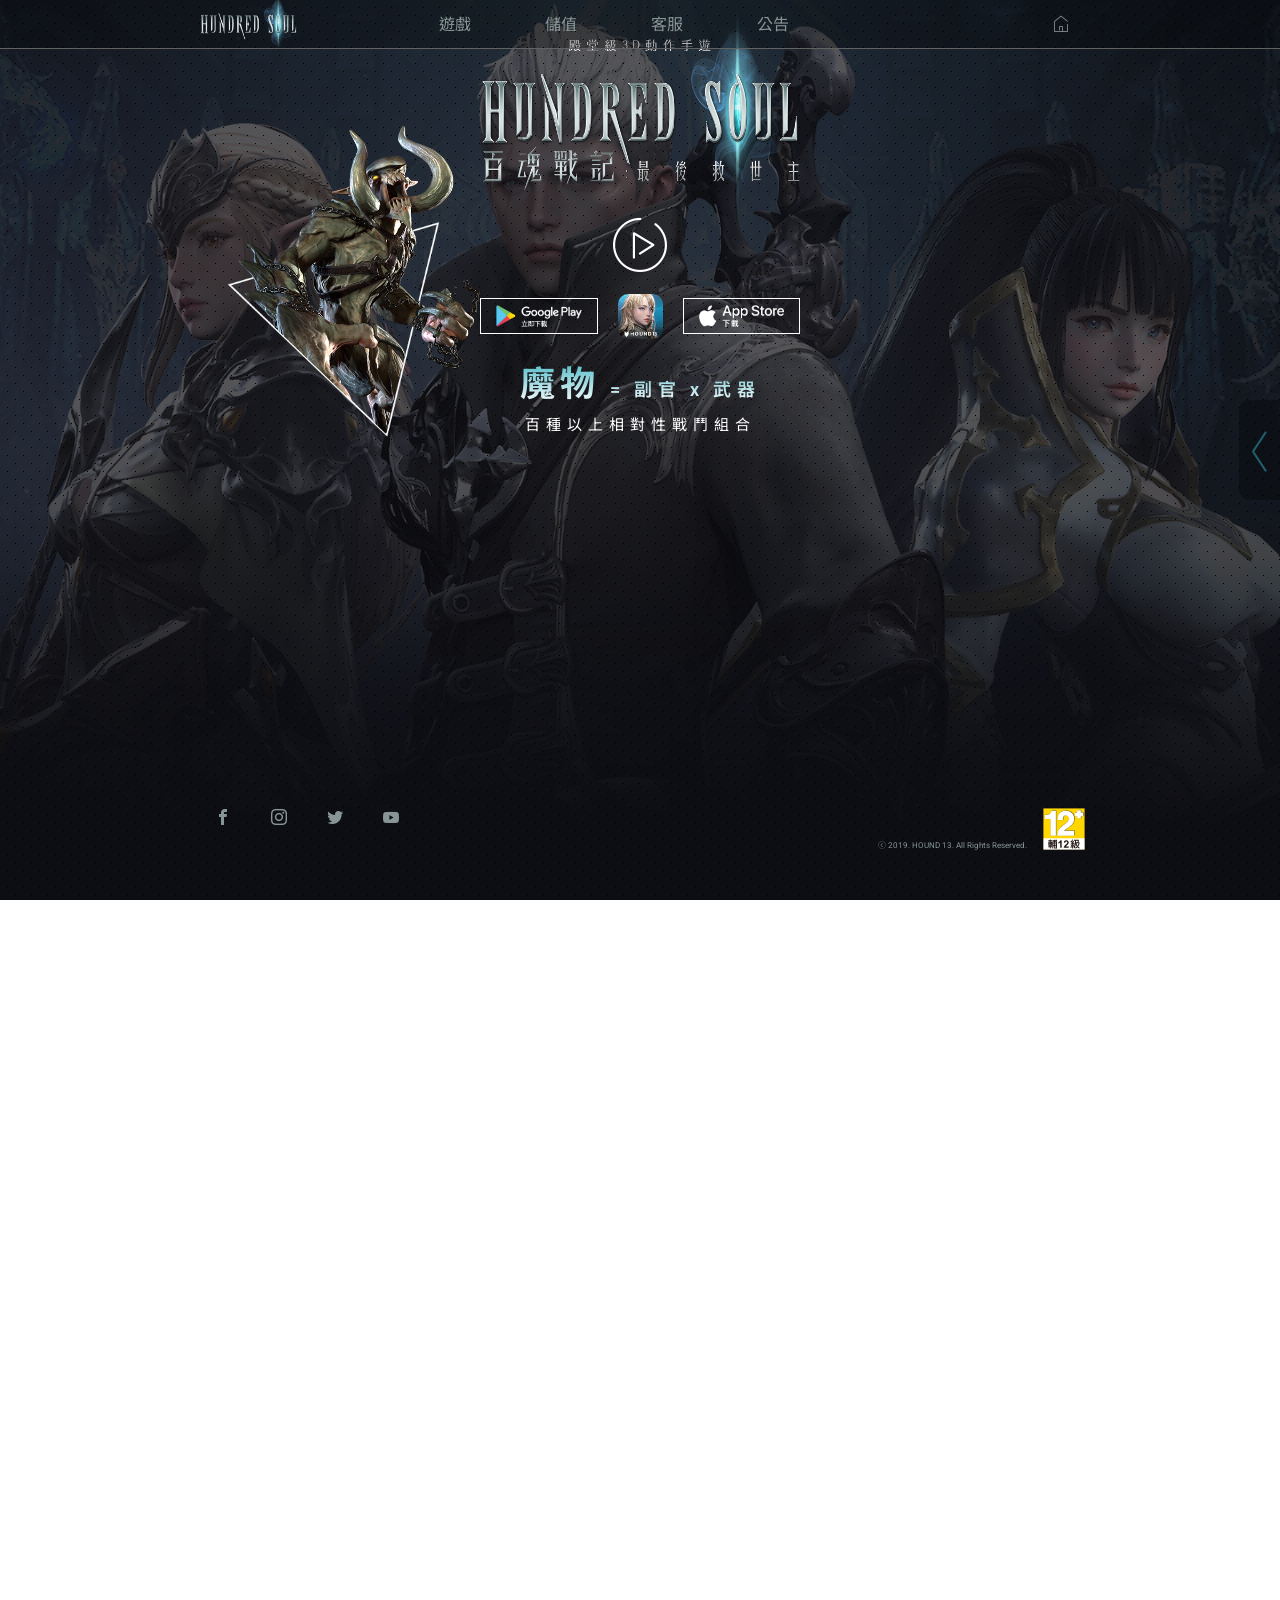
==== commit 98021a5f: "rename" ====
--- a/index.html
+++ b/index.html
@@ -1,35 +1,75 @@
+
 <!DOCTYPE html>
-<html lang="zh-TW">
-	<head>
-		<meta charSet="utf-8"/>
-		<meta http-equiv="X-UA-Compatible" content="IE=edge"/>
-		<meta name="viewport" content="width=device-width, user-scalable=0">
-		<meta name="robots" content="noindex">
-		<meta name="googlebot" content="noindex">
-		<link rel="shortcut icon" href="assets/img/favicon.ico" type="image/x-icon"/>
-		<title>Hound</title>
-		<link rel="stylesheet" href="assets/css/main.css">
-	</head>
-	<body>
-		<a href="#!" class="btn btn--90 hamburgur"><i class="icon icon-hamburger"></i></a>
-		<nav>
-			<div class="container">
-				<div class="flex">
-					<a href="#!" class="logo">
-						<img src="assets/img/logo-black.png" alt="HOUNDRED SOUL">
+<html xmlns="http://www.w3.org/1999/xhtml">
+
+<head>
+	<meta http-equiv="Content-Type" content="text/html; charset=utf-8" />
+	<meta name="viewport" content="width=device-width, user-scalable=0">
+	<meta name="robots" content="noindex">
+	<meta name="googlebot" content="noindex">
+	<link rel="shortcut icon" href="assets/img/favicon.ico" type="image/x-icon"/>
+	<title>Hound</title>
+	<link rel="stylesheet" type="text/css" href="https://alvarotrigo.com/fullPage/fullpage.css" />
+	<link rel="stylesheet" type="text/css" href="assets/css/swiper.min.css" />
+	<link rel="stylesheet" href="assets/css/main2.css">
+</head>
+<body>
+	<a href="#!" class="btn btn--90 hamburgur"><i class="icon icon-hamburger"></i></a>
+	<nav id="nav">
+		<div class="container">
+			<div class="flex">
+				<a href="#!" class="logo">
+					<img src="assets/img/logo-black.png" alt="HOUNDRED SOUL" class="desktop">
+					<img src="assets/img/HS_Logo.png" alt="HOUNDRED SOUL" class="mobile">
+				</a>
+				<ul class="menu list-reset flex">
+					<li><a href="#gameMenu">遊戲</a></li>
+					<li><a href="#!">儲值</a></li>
+					<li><a href="#!">客服</a></li>
+					<li><a href="#!">公告</a></li>
+				</ul>
+				<ul class="sns mobile list-reset">
+					<li><a href="https://www.facebook.com/hundredsoul.tw" target="_blank"><i class="icon icon-facebook"></i>Facebook</a></li>
+					<li><a href="https://www.instagram.com/hundredsoul_tw/" target="_blank"><i class="icon icon-instagram"></i>Instagram</a></li>
+					<li><a href="https://twitter.com/HundredSoulTW" target="_blank"><i class="icon icon-twitter"></i>Twitter</a></li>
+					<li><a href="https://www.youtube.com/channel/UCJKom9AdipwO58HMVMMrx8w/" target="_blank"><i class="icon icon-youtube"></i>YouTube</a></li>
+				</ul>
+				<a href="#!" class="btn btn--90 home desktop"><i class="icon icon-home"></i></a>
+				<a href="#!" class="btn btn--90 close mobile"><i class="icon icon-close"></i></a>
+			</div>
+		</div>
+	</nav>
+	<div class="storage desktop">
+		<div class="storage__open">
+			<i class="icon icon-right"></i>
+		</div>
+		<div class="storage__content slider slider-mobile">
+			<ul class="slider-wrap list-reset">
+				<li class="slider-item">
+					<a href="#!" target="_blank">
+						<img src="assets/img/banner01.png" alt="">
 					</a>
-					<ul class="menu list-reset flex">
-						<li><a href="#!">遊戲</a></li>
-						<li><a href="#!">儲值</a></li>
-						<li><a href="#!">客服</a></li>
-						<li><a href="#!">公告</a></li>
-					</ul>
-					<a href="#!" class="btn btn--90"><i class="icon icon-home"></i></a>
-				</div>
-			</div>
-		</nav>
-		<header>
-			<video autoplay muted loop>
+				</li>
+				<li class="slider-item">
+					<a href="#!" target="_blank">
+						<img src="assets/img/banner02.png" alt="">
+					</a>
+				</li>
+				<li class="slider-item">
+					<a href="#!" target="_blank">
+						<img src="assets/img/banner03.png" alt="">
+					</a>
+				</li>
+			</ul>
+			<ul class="slider-navi list-reset mobile">
+				<li class="slider-navi--prev"><i class="icon icon-slider-left"></i></li>
+				<li class="slider-navi--next"><i class="icon icon-slider-right"></i></li>
+			</ul>
+		</div>
+	</div>
+	<div id="fullpage">
+		<header class="section">
+			<video autoplay muted loop poster="assets/img/1920x1080.jpg" data-autoplay>
 				<source src="assets/img/comp2_9.mp4" type="video/mp4">
 				Your browser does not support HTML5 video.
 			</video>
@@ -37,8 +77,9 @@
 				<div class="flex">
 					<div class="content">
 						<img src="assets/img/HS_Logo.png" alt="">
-						<i class="icon icon-play function--playFullScreen"></i>
+						<i class="icon icon-play function--playFullScreen" data-video="07uyx4d0DpY"></i>
 						<div class="slider slider--application">
+							<img src="assets/img/applicationBlank.png" alt="">
 							<ul class="slider__image list-reset">
 								<li class="active">
 									<img src="assets/img/application01.png" alt="">
@@ -54,9 +95,9 @@
 								<img src="assets/img/triangle.png" alt="">
 							</div>
 						</div>
-						<ul class="app-list list-reset flex">
+						<ul class="app-list list-reset flex desktop">
 							<li class="app-logo"><a href="#!"><img src="assets/img/google_play@3x.png" alt=""></a></li>
-							<li><a href="#!"><img src="assets/img/hound13.png" alt=""></a></li>
+							<li><a href="#!"><img src="assets/img/hound13-app.png" alt=""></a></li>
 							<li class="app-logo"><a href="#!"><img src="assets/img/apple_store@3x.png" alt=""></a></li>
 						</ul>
 						<div class="coptText">
@@ -71,221 +112,621 @@
 				</div>
 			</div>
 		</header>
-		<div class="storage">
+		<div class="section storage mobile">
 			<div class="storage__open">
 				<i class="icon icon-right"></i>
 			</div>
-			<div class="storage__content">
-				<ul class="list-reset">
-					<li>
+			<div class="storage__content slider slider-mobile">
+				<ul class="slider-wrap list-reset">
+					<li class="slider-item">
 						<a href="#!" target="_blank">
 							<img src="assets/img/banner01.png" alt="">
 						</a>
 					</li>
-					<li>
+					<li class="slider-item">
 						<a href="#!" target="_blank">
 							<img src="assets/img/banner02.png" alt="">
 						</a>
 					</li>
-					<li>
+					<li class="slider-item">
 						<a href="#!" target="_blank">
 							<img src="assets/img/banner03.png" alt="">
 						</a>
 					</li>
 				</ul>
-			</div>
-		</div>
-		<main>
-			<section>
-				<div class="slider slider-character">
+				<ul class="slider-navi list-reset mobile">
+					<li class="slider-navi--prev"><i class="icon icon-slider-left"></i></li>
+					<li class="slider-navi--next"><i class="icon icon-slider-right"></i></li>
+				</ul>
+			</div>
+		</div>
+		<div class="section slider slider-bg slider-game-menu">
+			<div class="flex card-group desktop">
+				<a class="card-item" href="#monster">
+					<img class="normal" src="assets/img/monster-normal.png" alt="">
+					<img class="hover" src="assets/img/monster-hover.png" alt="">
+					<span class="sr-only">魔物 Monster</span>
+				</a>
+				<a class="card-item" href="#fellow">
+					<img class="normal" src="assets/img/fellow-normal.png" alt="">
+					<img class="hover" src="assets/img/fellow-hover.png" alt="">
+					<span class="sr-only">副官 Fellow</span>
+				</a>
+				<a class="card-item" href="#equipmentMain">
+					<img class="normal" src="assets/img/equipment-normal.png" alt="">
+					<img class="hover" src="assets/img/equipment-hover.png" alt="">
+					<span class="sr-only">武器 equipment</span>
+				</a>
+			</div>
+			<div class="flex card-group mobile">
+				<a class="card-item" href="#monster">
+					<img class="normal" src="assets/img/monster-mobile.png" alt="">
+					<span class="sr-only">魔物 Monster</span>
+				</a>
+				<a class="card-item" href="#fellow">
+					<img class="normal" src="assets/img/fellow-mobile.png" alt="">
+					<span class="sr-only">副官 Fellow</span>
+				</a>
+				<a class="card-item" href="#equipmentMain">
+					<img class="normal" src="assets/img/equipment-main-mobile.png" alt="">
+					<span class="sr-only">主武器 equipment</span>
+				</a>
+				<a class="card-item" href="#equipmentSub">
+					<img class="normal" src="assets/img/equipment-sub-mobile.png" alt="">
+					<span class="sr-only">輔助武器 equipmentSub</span>
+				</a>
+			</div>
+		</div>
+		<div class="section slider slider-bg slider-monster">
+			<img src="assets/img/monster-title.png" alt="魔物" class="item-title">
+			<div class="item-container">
+				<div class="slider slider-fade slider-monster">
+					<ul class="slider-navi list-reset">
+						<li class="slider-navi--prev"><i class="icon icon-slider-left"></i></li>
+						<li class="slider-navi--next"><i class="icon icon-slider-right"></i></li>
+					</ul>
 					<div class="slider-wrap">
-						<div class="slider-item flex align-items-center" style="display: none;">
-							<div class="container">
-								<div class="flex justify-content-center">
-									<div class="col-4 card">
-										<img class="normal" src="assets/img/monster-normal.png" alt="">
-										<span></span>
-										<img class="hover" src="assets/img/monster-hover.png" alt="">
-										<span class="sr-only"></span>
-									</div>
-									<div class="col-4 card">
-										<img class="normal" src="assets/img/fellow-normal.png" alt="">
-										<img class="hover" src="assets/img/fellow-hover.png" alt="">
-										<span class="sr-only"></span>
-									</div>
-									<div class="col-4 card">
-										<img class="normal" src="assets/img/equipment-normal.png" alt="">
-										<img class="hover" src="assets/img/equipment-hover.png" alt="">
-										<span class="sr-only"></span>
-									</div>
-								</div>
-								<i class="icon icon-down"></i>
-							</div>
-						</div>
 						<div class="slider-item">
-							<ul class="subNavigation list-reset">
-								<li>
-									<ul class="character list-reset">
-										<li class="active">魔物</li>
-										<li>副官</li>
-										<li>武器</li>
-									</ul>
-								</li>
-								<li>主武器</li>
-								<li>輔助武器</li>
-							</ul>
-							<div class="slider slider-character-body">
-								<div class="slider-wrap">
-									<div class="slider-item" style="display: none;">
-										<img src="assets/img/monster-title.png" alt="" class="slider-title slider-title--monster">
-										<div class="eng-title eng-title--monster">monster</div>
-										<div class="slider slider-character-content">
-											<ul class="slider-navi list-reset">
-												<li><div class="icon icon-slider-left"></div></li>
-												<li><div class="icon icon-slider-right"></div></li>
-											</ul>
-											<div class="slider-wrap">
-												<div class="slider-item">
-													<div class="slider-body">
-														<img src="assets/img/decoration-up.png" alt="" class="decoration">
-														<div class="slider-text">
-															<h3 class="mtb0">暗影怨靈</h3>
-															<p>
-																<span>是飄浮在黑暗中的邪惡怨靈</span>
-																<span>靈體狀態時任何攻擊都不管用</span>
-																<span>但施加攻擊時其靈體會暫時實體化</span>
-																<span>請一定要把握機會攻擊</span>
-															</p>
-														</div>
-														<img src="assets/img/decoration-down.png" alt="" class="decoration">
-														<p>
-															<span>魔物都有弱點！</span>
-															<span>搭配相對的副官與武器即可過關</span>
-														</p>
-													</div>
-													<img src="assets/img/slideEvilImgt02.png" alt="" class="slider-img">
-												</div>
-											</div>
-										</div>
-									</div>
-									<div class="slider-item">
-										<img src="assets/img/fellow-title.png" alt="" class="slider-title slider-title--fellow">
-										<div class="eng-title eng-title--fellow">fellow</div>
-										<div class="slider slider-fellow">
-											<div class="slider-wrap">
-												<div class="slider-item">
-													<div class="slider-img slider-img-set">
-														<img src="assets/img/adCha01.png" alt="" class="slider-img">
-														<img src="assets/img/adCha01_on.png" alt="" class="slider-img on">
-													</div>
-													<div class="slider-img slider-img-active">
-														<img src="assets/img/adCha01_active.png" alt="">
-													</div>
-													<h4 class="sr-only">開朗的突擊少女</h4>
-													<h3 class="sr-only">菲力帕</h3>
-													<p class="sr-only">讓敵人陷入暈眩狀態，破壞霸體的專門副官</p>
-												</div>
-												<div class="slider-item">
-													<div class="slider-img slider-img-set">
-														<img src="assets/img/adCha02.png" alt="" class="slider-img">
-														<img src="assets/img/adCha02_on.png" alt="" class="slider-img on">
-													</div>
-													<div class="slider-img slider-img-active">
-														<img src="assets/img/adCha02_active.png" alt="">
-													</div>
-													<h4 class="sr-only">北方守護者</h4>
-													<h3 class="sr-only">基加提克</h3>
-													<p class="sr-only">讓敵人陷入浮空狀態，擊倒狀態後附加額外的打擊</p>
-												</div>
-												<div class="slider-item active">
-													<div class="slider-img slider-img-set">
-														<img src="assets/img/adCha03.png" alt="" class="slider-img">
-														<img src="assets/img/adCha03_on.png" alt="" class="slider-img on">
-													</div>
-													<div class="slider-img slider-img-active">
-														<img src="assets/img/adCha03_active.png" alt="">
-													</div>
-													<h4 class="sr-only">森林守護者</h4>
-													<h3 class="sr-only">娜絲瑞</h3>
-													<p class="sr-only">讓敵人陷入暈眩狀態，浮空狀態後給予額外的打擊</p>
-												</div>
-												<div class="slider-item">
-													<div class="slider-img slider-img-set">
-														<img src="assets/img/adCha04.png" alt="" class="slider-img">
-														<img src="assets/img/adCha04_on.png" alt="" class="slider-img on">
-													</div>
-													<div class="slider-img slider-img-active">
-														<img src="assets/img/adCha04_active.png" alt="">
-													</div>
-													<h4 class="sr-only">女神之子</h4>
-													<h3 class="sr-only">拉黎卡</h3>
-													<p class="sr-only">專門輔助我軍攻擊且治癒傷勢，解除狀態異常回復瀕死狀態</p>
-												</div>
-												<div class="slider-item">
-													<div class="slider-img slider-img-set">
-														<img src="assets/img/adCha05.png" alt="" class="slider-img">
-														<img src="assets/img/adCha05_on.png" alt="" class="slider-img on">
-													</div>
-													<div class="slider-img slider-img-active">
-														<img src="assets/img/adCha05_active.png" alt="">
-													</div>
-													<h4 class="sr-only">炙烈的火焰魔女</h4>
-													<h3 class="sr-only">凱倫</h3>
-													<p class="sr-only">讓敵人陷入灼傷、暈眩狀態，灼傷狀態爆炸後造成範圍攻擊</p>
-												</div>
-											</div>
-											<div class="slider-hide">
-												<div class="slider-arrow"><i class="icon icon-slider-right"></i></div>
-												<div class="slider-item">
-													<h4 class="sr-only">聖殿騎士團副團長</h4>
-													<h3 class="sr-only">卡伊琳</h3>
-													<p class="sr-only">讓敵人陷入束縛狀態，曾獲得雷蒙大師的指導</p>
-													<img src="assets/img/adCha-6.png" alt="">
-												</div>
-											</div>
-											<ul class="slider-dot list-reset">
-												<li></li>
-												<li></li>
-												<li class="active"></li>
-												<li></li>
-												<li></li>
-											</ul>
-										</div>
-									</div>
-								</div>
-							</div>
+							<div class="slider-body">
+								<img src="assets/img/decoration-up.png" alt="" class="decoration">
+								<div class="slider-text">
+									<h3 class="mtb0">紅眼拉米亞</h3>
+									<p>
+										<span>是一種會讓對方變成石頭的魔物</span>
+										<span>若是被此一魔物看見，身體就會變石頭</span>
+										<span>千萬要多加小心</span>
+										<span>別忘記使用防盾就能抵禦其目光</span>
+									</p>
+								</div>
+								<img src="assets/img/decoration-down.png" alt="" class="decoration">
+								<p>
+									<span>魔物都有弱點！</span>
+									<span>搭配相對的副官與武器即可過關</span>
+								</p>
+							</div>
+							<img src="assets/img/slideEvilImgt01.png" alt="" class="slider-img">
+						</div>
+						<div class="slider-item active">
+							<div class="slider-body">
+								<img src="assets/img/decoration-up.png" alt="" class="decoration">
+								<div class="slider-text">
+									<h3 class="mtb0">暗影怨靈</h3>
+									<p>
+										<span>是飄浮在黑暗中的邪惡怨靈</span>
+										<span>靈體狀態時任何攻擊都不管用</span>
+										<span>但施加攻擊時其靈體會暫時實體化</span>
+										<span>請一定要把握機會攻擊</span>
+									</p>
+								</div>
+								<img src="assets/img/decoration-down.png" alt="" class="decoration">
+								<p>
+									<span>魔物都有弱點！</span>
+									<span>搭配相對的副官與武器即可過關</span>
+								</p>
+							</div>
+							<img src="assets/img/slideEvilImgt02.png" alt="" class="slider-img">
+						</div>
+						<div class="slider-item">
+							<div class="slider-body">
+								<img src="assets/img/decoration-up.png" alt="" class="decoration">
+								<div class="slider-text">
+									<h3 class="mtb0">不死巨魔</h3>
+									<p>
+										<span>是能瞬間回復傷口的魔物</span>
+										<span>受傷時會習慣性採取防禦姿態回復傷勢</span>
+										<span>由於此時會全力防禦，攻擊難以奏效</span>
+										<span>擊倒狀態異常相當脆弱請立刻擊倒對方</span>
+									</p>
+								</div>
+								<img src="assets/img/decoration-down.png" alt="" class="decoration">
+								<p>
+									<span>魔物都有弱點！</span>
+									<span>搭配相對的副官與武器即可過關</span>
+								</p>
+							</div>
+							<img src="assets/img/slideEvilImgt03.png" alt="不死巨魔" class="slider-img">
+						</div>
+						<div class="slider-item">
+							<div class="slider-body">
+								<img src="assets/img/decoration-up.png" alt="" class="decoration">
+								<div class="slider-text">
+									<h3 class="mtb0">旋風鷹身人</h3>
+									<p>
+										<span>是操控風之力的天空狩獵者</span>
+										<span>引起旋風的瞬間請快速攻擊阻斷旋風的形成</span>
+										<span>在地上飛行時會呈現對浮空狀態異常較為脆弱</span>
+										<span>最好能把握機會</span>
+									</p>
+								</div>
+								<img src="assets/img/decoration-down.png" alt="" class="decoration">
+								<p>
+									<span>魔物都有弱點！</span>
+									<span>搭配相對的副官與武器即可過關</span>
+								</p>
+							</div>
+							<img src="assets/img/slideEvilImgt04.png" alt="旋風鷹身人" class="slider-img">
+						</div>
+						<div class="slider-item">
+							<div class="slider-body">
+								<img src="assets/img/decoration-up.png" alt="" class="decoration">
+								<div class="slider-text">
+									<h3 class="mtb0">奇美拉</h3>
+									<p>
+										<span>是被稱為魔獸之王的最高階魔物</span>
+										<span>想要擊敗奇美拉</span>
+										<span>就必須把一切戰鬥技術發揮至極限</span>
+										<span>我會祈禱女神保佑救世主的偉大挑戰</span>
+									</p>
+								</div>
+								<img src="assets/img/decoration-down.png" alt="" class="decoration">
+								<p>
+									<span>魔物都有弱點！</span>
+									<span>搭配相對的副官與武器即可過關</span>
+								</p>
+							</div>
+							<img src="assets/img/slideEvilImgt05.png" alt="奇美拉" class="slider-img">
+						</div>
+						<div class="slider-item">
+							<div class="slider-body">
+								<img src="assets/img/decoration-up.png" alt="" class="decoration">
+								<div class="slider-text">
+									<h3 class="mtb0">米諾陶</h3>
+									<p>
+										<span>是殲滅一整個騎士團的傳奇魔物</span>
+										<span>由於米諾陶具備超強的防禦力被稱為移動的城堡</span>
+										<span>米諾陶並非無法攻破的銅牆鐵壁</span>
+										<span>一定會有方法可以擊潰其防備</span>
+									</p>
+								</div>
+								<img src="assets/img/decoration-down.png" alt="" class="decoration">
+								<p>
+									<span>魔物都有弱點！</span>
+									<span>搭配相對的副官與武器即可過關</span>
+								</p>
+							</div>
+							<img src="assets/img/slideEvilImgt06.png" alt="米諾陶" class="slider-img">
 						</div>
 					</div>
 				</div>
-			</section>
-		</main>
-		<footer>
-			<div class="container">
-				<div class="flex">
-					<ul class="sns flex list-reset">
-						<li><a href="#!"><i class="icon icon-facebook"></i></a></li>
-						<li><a href="#!"><i class="icon icon-instagram"></i></a></li>
-						<li><a href="#!"><i class="icon icon-twitter"></i></a></li>
-						<li><a href="#!"><i class="icon icon-youtube"></i></a></li>
-					</ul>
-					<div class="copyright">
-						<p class="mtb0">ⓒ 2019. HOUND 13. All Rights Reserved.</p>
+			</div>
+		</div>
+		<div class="section slider slider-bg slider-fellow">
+			<img src="assets/img/fellow-title.png" alt="副官" class="item-title">
+			<div class="item-container adjutantSlide">
+				<div class="slider-group">
+					<div class="slideBox slider-fellow">
+						<div class="inner">
+							<div class="swiper-container">
+								<div class="swiper-wrapper">
+									<div class="swiper-slide no1">
+										<div class="item">
+											<div class="img"><img src="assets/img/adCha04_active.png" alt=""></div>
+										</div>
+									</div>
+									<div class="swiper-slide no2">
+										<div class="item">
+											<div class="img"><img src="assets/img/adCha02_active.png" alt="부관"></div>
+										</div>
+									</div>
+									<div class="swiper-slide no3">
+										<div class="item">
+											<div class="img"><img src="assets/img/adCha03_active.png" alt="설명"></div>
+										</div>
+									</div>
+									<div class="swiper-slide no4">
+										<div class="item">
+											<div class="img"><img src="assets/img/adCha04_active.png" alt="설명"></div>
+										</div>
+									</div>
+									<div class="swiper-slide no5">
+										<div class="item">
+											<div class="img"><img src="assets/img/adCha05_active.png" alt="설명"></div>
+										</div>
+									</div>
+								</div>
+							</div>
+						</div>
+						<div class="swiper-pagination">
+						</div>
+					</div>
+					<div class="slider-hide">
+						<div class="slider-arrow"><i class="icon icon-slider-right"></i></div>
+						<div class="slider-item">
+							<h4 class="sr-only">聖殿騎士團副團長</h4>
+							<h3 class="sr-only">卡伊琳</h3>
+							<p class="sr-only">讓敵人陷入束縛狀態，曾獲得雷蒙大師的指導</p>
+							<img src="assets/img/adCha-6.png" alt="">
+						</div>
 					</div>
 				</div>
 			</div>
-		</footer>
-		<div class="black"></div>
-		<div class="lightbox lightbox--video">
-			<div class="lightbox__wrap">
-				<i class="icon icon-close function--close"></i>
-				<div class="embed--border">
-					<div class="embed embed--16by9">
-						<iframe width="560" height="315" src="https://www.youtube.com/embed/07uyx4d0DpY" frameborder="0" allow="accelerometer; autoplay; encrypted-media; gyroscope; picture-in-picture" allowfullscreen></iframe>
+		</div>
+		<div class="section slider slider-bg slider-equipment slider-equipment--main">
+			<img src="assets/img/equipment-title.png" alt="武器" class="item-title">
+			<div class="item-container">
+				<div class="slider slider-equipment">
+					<div class="slider-wrap">
+						<div class="slider-item active">
+							<h3 class="mobile">主武器</h3>
+							<div class="tab-group">
+								<ul class="tab-navi tab-navi--main list-reset">
+									<li class="active"></li>
+									<li></li>
+									<li></li>
+									<li></li>
+									<li></li>
+									<li></li>
+								</ul>
+								<div class="tab-content-group tab-content-group--main">
+									<div class="content-item active">
+										<div class="content-body">
+											<div class="content-text">
+												<h3 class="mt0-mb05">弒風者</h3>
+												<p class="mtb0">
+													專門攻擊<strong>浮空</strong>狀態的主武器
+												</p>
+												<p class="mtb0">
+													大陸三劍聖之一，賽裴魯司的愛劍。
+												</p>
+												<p class="mtb0">
+													據說達到最高境界的人能用這把劍斬斷風。
+												</p>
+												<div class="recommend-group">
+													<img class="recommend-main" src="assets/img/recommend-group-11.png" alt="">
+													<div class="video-group function--playFullScreen" data-video="kIsNQ-Lx2Ng">
+														<img src="assets/img/imgMovie01.png" alt="" class="video-thumbnail">
+														<i class="icon icon-play"></i>
+													</div>
+												</div>
+											</div>
+											<img src="assets/img/equipment-main-11.png" alt="" class="content-img">
+										</div>
+									</div>
+									<div class="content-item">
+										<div class="content-body">
+											<div class="content-text">
+												<h3 class="mt0-mb05">夜暮</h3>
+												<p class="mtb0">
+													專門攻擊<strong>暈眩</strong>狀態的主武器
+												</p>
+												<p class="mtb0">
+													英雄王托雷多被冊封為王太子時先王賜予的劍，是歷代潘特拉王代代相傳的傳家之寶。
+												</p>
+												<div class="recommend-group">
+													<img class="recommend-main" src="assets/img/recommend-group-12.png" alt="">
+													<div class="video-group function--playFullScreen" data-video="6Gt11LKNXTY">
+														<img src="assets/img/imgMovie02.png" alt="" class="video-thumbnail">
+														<i class="icon icon-play"></i>
+													</div>
+												</div>
+											</div>
+											<img src="assets/img/equipment-main-12.png" alt="" class="content-img">
+										</div>
+									</div>
+									<div class="content-item">
+										<div class="content-body">
+											<div class="content-text">
+												<h3 class="mt0-mb05">半月</h3>
+												<p class="mtb0">
+													專門攻擊<strong>暈眩</strong>狀態的主武器 
+												</p>
+												<p class="mtb0">
+													英雄王托雷多被冊封為王太子時先王賜予的劍，是歷代潘特拉王代代相傳的傳家之寶。
+												</p>
+												<div class="recommend-group">
+													<img class="recommend-main" src="assets/img/recommend-group-13.png" alt="">
+													<div class="video-group function--playFullScreen" data-video="BIBK9eVVY2A">
+														<img src="assets/img/imgMovie03.png" alt="" class="video-thumbnail">
+														<i class="icon icon-play"></i>
+													</div>
+												</div>
+											</div>
+											<img src="assets/img/equipment-main-13.png" alt="" class="content-img">
+										</div>
+									</div>
+									<div class="content-item">
+										<div class="content-body">
+											<div class="content-text">
+												<h3 class="mt0-mb05">決鬥者</h3>
+												<p class="mtb0">
+													專門攻擊<strong>浮空</strong>狀態的主武器
+												</p>
+												<p class="mtb0">
+													英雄王托雷多單槍匹馬突破闇影峽谷時使用 的武器，據說他只花了不到半天的時間， 就突破了這個充滿魔物的
+												</p>
+												<div class="recommend-group">
+													<img class="recommend-main" src="assets/img/recommend-group-14.png" alt="">
+													<div class="video-group function--playFullScreen" data-video="pWNz-V4OmVE">
+														<img src="assets/img/imgMovie04.png" alt="" class="video-thumbnail">
+														<i class="icon icon-play"></i>
+													</div>
+												</div>
+											</div>
+											<img src="assets/img/equipment-main-14.png" alt="" class="content-img">
+										</div>
+									</div>
+									<div class="content-item">
+										<div class="content-body">
+											<div class="content-text">
+												<h3 class="mt0-mb05">碎骨者</h3>
+												<p class="mtb0">
+													專門攻擊<strong>擊倒、石化</strong>狀態的主武器 
+												</p>
+												<p class="mtb0">
+													為潘特拉的突擊隊長巴爾多量身訂做的戰錘，面對碎骨者，任何一個魔物都無法避免骨頭碎裂的命運。
+												</p>
+												<div class="recommend-group">
+													<img class="recommend-main" src="assets/img/recommend-group-15.png" alt="">
+													<div class="video-group function--playFullScreen" data-video="PIp_ZPu864g">
+														<img src="assets/img/imgMovie05.png" alt="" class="video-thumbnail">
+														<i class="icon icon-play"></i>
+													</div>
+												</div>
+											</div>
+											<img src="assets/img/equipment-main-15.png" alt="" class="content-img">
+										</div>
+									</div>
+									<div class="content-item">
+										<div class="content-body">
+											<div class="content-text">
+												<h3 class="mt0-mb05">熾焰巨劍</h3>
+												<p class="mtb0">
+													專門攻擊<strong>灼傷</strong>狀態的主武器
+												</p>
+												<p class="mtb0">
+													守護黑灰火山的羅敦四代王，裴伊剛的劍，由火之族所贈予。
+												</p>
+												<p class="mtb0">
+													利用熔岩般的刀刃焚燒敵人，使其變成灰燼。
+												</p>
+												<div class="recommend-group">
+													<img class="recommend-main" src="assets/img/recommend-group-16.png" alt="">
+													<div class="video-group function--playFullScreen" data-video="JJlG86uTgNA">
+														<img src="assets/img/imgMovie06.png" alt="" class="video-thumbnail">
+														<i class="icon icon-play"></i>
+													</div>
+												</div>
+											</div>
+											<img src="assets/img/equipment-main-16.png" alt="" class="content-img">
+										</div>
+									</div>
+								</div>
+							</div>
+						</div>
 					</div>
 				</div>
 			</div>
 		</div>
-		<script type="text/javascript" src="assets/js/jquery-1.11.3.min.js"></script>
-		<script type="text/javascript" src="assets/js/main.js"></script>
-	</body>
+		<div class="section slider slider-bg slider-equipment slider-equipment--sub">
+			<img src="assets/img/equipment-title.png" alt="武器" class="item-title">
+			<div class="item-container">
+				<div class="slider slider-equipment">
+					<div class="slider-wrap">
+						<div class="slider-item active">
+							<h3 class="mobile">輔助武器</h3>
+							<div class="tab-group">
+								<ul class="tab-navi tab-navi--sub list-reset">
+									<li class="active"></li>
+									<li></li>
+									<li></li>
+									<li></li>
+									<li></li>
+									<li></li>
+								</ul>
+								<div class="tab-content-group tab-content-group--sub">
+									<div class="content-item active">
+										<div class="content-body">
+											<div class="content-text">
+												<h3 class="mt0-mb05">暈眩靴釘</h3>
+												<p class="mtb0">
+													讓敵人陷入暈眩狀態的專門脛甲  
+												</p>
+												<h4 class="mt05-mb0">無法停止的突擊戰車</h4>
+												<p class="mtb0">
+													菲力帕初次出陣時配備它橫掃敵陣的知名脛甲體格小的人使用也能造成龐大的衝擊
+												</p>
+												<div class="recommend-group">
+													<img class="recommend-sub" src="assets/img/recommend-group-21.png" alt="">
+													<p>※ 推薦組合</p>
+												</div>
+											</div>
+											<img src="assets/img/equipment-main-21.png" alt="" class="content-img">
+										</div>
+									</div>
+									<div class="content-item">
+										<div class="content-body">
+											<div class="content-text">
+												<h3 class="mt0-mb05">鐵翼</h3>
+												<p class="mtb0">
+													讓敵人呈現浮空狀態的專門脛甲
+												</p>
+												<h4 class="mt05-mb0">粉碎黑暗的振翅</h4>
+												<p class="mtb0">
+													潘特拉的十二騎士之一鋼鐵心臟羅根愛用的脛甲帶著沉重金屬重量的踢擊輕易就把魔物踢向空中。
+												</p>
+												<div class="recommend-group">
+													<img class="recommend-sub" src="assets/img/recommend-group-22.png" alt="">
+													<p>※ 推薦組合</p>
+												</div>
+											</div>
+											<img src="assets/img/equipment-main-22.png" alt="" class="content-img">
+										</div>
+									</div>
+									<div class="content-item">
+										<div class="content-body">
+											<div class="content-text">
+												<h3 class="mt0-mb05">前鋒之盾</h3>
+												<p class="mtb0">
+													防禦成功時會形成保護自己的護盾
+												</p>
+												<h4 class="mt05-mb0">不怕畏懼的先鋒</h4>
+												<p class="mtb0">
+													羅敦之王親自賜予先鋒部隊指揮官的防盾蘊含能有效分散衝擊的羅敦工匠技術的精華
+												</p>
+												<div class="recommend-group">
+													<img class="recommend-sub" src="assets/img/recommend-group-23.png" alt="">
+													<p>※ 推薦組合</p>
+												</div>
+											</div>
+											<img src="assets/img/equipment-main-23.png" alt="" class="content-img">
+										</div>
+									</div>
+									<div class="content-item">
+										<div class="content-body">
+											<div class="content-text">
+												<h3 class="mt0-mb05">最後的希望</h3>
+												<p class="mtb0">
+													成功防禦時會治癒自己
+												</p>
+												<h4 class="mt05-mb0">不滅的希望之燈</h4>
+												<p class="mtb0">
+													指揮蘭帕司第4次防禦戰的聖殿騎士鐵壁的帕拉泰昂使用過的防盾蘊含女神之子拉黎卡對於生存
+												</p>
+												<div class="recommend-group">
+													<img class="recommend-sub" src="assets/img/recommend-group-24.png" alt="">
+													<p>※ 推薦組合</p>
+												</div>
+											</div>
+											<img src="assets/img/equipment-main-24.png" alt="" class="content-img">
+										</div>
+									</div>
+									<div class="content-item">
+										<div class="content-body">
+											<div class="content-text">
+												<h3 class="mt0-mb05">厄運加農砲</h3>
+												<p class="mtb0">
+													專門讓敵人呈現中毒狀態的手持加農砲
+												</p>
+												<h4 class="mt05-mb0">釋毒惡魔</h4>
+												<p class="mtb0">
+													潘特拉的十二騎士之一魔彈射手基戴亞使用過的手持加農砲利用配合二十四種致命毒融化且
+												</p>
+												<div class="recommend-group">
+													<img class="recommend-sub" src="assets/img/recommend-group-25.png" alt="">
+													<p>※ 推薦組合</p>
+												</div>
+											</div>
+											<img src="assets/img/equipment-main-25.png" alt="" class="content-img">
+										</div>
+									</div>
+									<div class="content-item">
+										<div class="content-body">
+											<div class="content-text">
+												<h3 class="mt0-mb05">冰之龍</h3>
+												<p class="mtb0">
+													專門讓敵人呈現緩速狀態的手持加農砲
+												</p>
+												<h4 class="mt05-mb0">冰龍之息</h4>
+												<p class="mtb0">
+													利用在冰山脈地層發掘的冰龍骨頭製成的手持加農砲會發射連火焰都能冰凍的極度寒氣。
+												</p>
+												<div class="recommend-group">
+													<img class="recommend-sub" src="assets/img/recommend-group-26.png" alt="">
+													<p>※ 推薦組合</p>
+												</div>
+											</div>
+											<img src="assets/img/equipment-main-26.png" alt="" class="content-img">
+										</div>
+									</div>
+								</div>
+							</div>
+						</div>
+					</div>
+				</div>
+			</div>
+		</div>
+	</div>
+	<ul class="slider-lr-navi list-reset" id="sideMenu">
+		<li class="first"><a href="#monster">魔物</a></li>
+		<li class="first"><a href="#fellow">副官</a></li>
+		<li class="first eq-title"><a href="#equipmentMain">武器</a></li>
+		<li class="second eq-main"><a href="#equipmentMain">主武器</a></li>
+		<li class="second eq-sub"><a href="#equipmentSub">輔助武器</a></li>
+	</ul>
+	<ul class="app-list list-reset flex mobile">
+		<li class="app-logo"><a href="#!"><img src="assets/img/google_play@3x.png" alt=""></a></li>
+		<li><a href="#!"><img src="assets/img/hound13-app.png" alt=""></a></li>
+		<li class="app-logo"><a href="#!"><img src="assets/img/apple_store@3x.png" alt=""></a></li>
+	</ul>
+	<footer>
+		<div class="container">
+			<div class="flex">
+				<ul class="sns flex list-reset desktop">
+					<li><a href="https://www.facebook.com/hundredsoul.tw" target="_blank"><i class="icon icon-facebook"></i></a></li>
+					<li><a href="https://www.instagram.com/hundredsoul_tw/" target="_blank"><i class="icon icon-instagram"></i></a></li>
+					<li><a href="https://twitter.com/HundredSoulTW" target="_blank"><i class="icon icon-twitter"></i></a></li>
+					<li><a href="https://www.youtube.com/channel/UCJKom9AdipwO58HMVMMrx8w/" target="_blank"><i class="icon icon-youtube"></i></a></li>
+				</ul>
+				<div class="copyright">
+					<img src="assets/img/hound13.png" alt="" class="mobile">
+					<p class="mtb0">ⓒ 2019. HOUND 13. All Rights Reserved.</p>
+					<img src="assets/img/12.svg" class="alert" alt="輔12">
+				</div>
+			</div>
+		</div>
+	</footer>
+	<div class="animation mobile"><i class="icon icon-down"></i></div>
+	<div class="black"></div>
+	<div class="lightbox lightbox--video">
+		<div class="lightbox__wrap">
+			<i class="icon icon-close function--close"></i>
+			<div class="embed--border">
+				<div class="embed embed--16by9">
+					<iframe width="560" height="315" src="" frameborder="0" allow="accelerometer; autoplay; encrypted-media; gyroscope; picture-in-picture" allowfullscreen></iframe>
+				</div>
+			</div>
+		</div>
+	</div>
+	<script type="text/javascript" src="assets/js/jquery-1.11.3.min.js"></script>
+	<script type="text/javascript" src="assets/js/jquery.easing.min.js"></script>
+	<script type="text/javascript" src="assets/js/jquery.fullPage.js"></script>
+	<script type="text/javascript" src="assets/js/swiper.min.js"></script>
+	<script type="text/javascript" src="assets/js/main.js"></script>
+	<script type="text/javascript">
+		$(".storage.mobile").remove();
+		$(document).ready(function() {
+			var width = $(window).width();
+			if (width >= 1024) {
+				$('#fullpage').fullpage({
+					anchors: ['header', 'gameMenu', 'monster', 'fellow', 'equipmentMain', 'equipmentSub'],
+					verticalCentered: true,
+					menu: '#nav',
+					lazyLoading: true,
+					navigation: false
+				});
+			} else {
+				$('#fullpage').fullpage({
+					anchors: ['header', 'storage','gameMenu', 'monster', 'fellow', 'equipmentMain', 'equipmentSub'],
+					verticalCentered: true,
+					menu: '#nav',
+					//lockAnchors :true,
+					//autoScrolling: false,
+					lazyLoading: true,
+					responsiveHeight: 900,
+					navigation: false
+				});
+			}
+		});
+	</script>
+</body>
 </html>
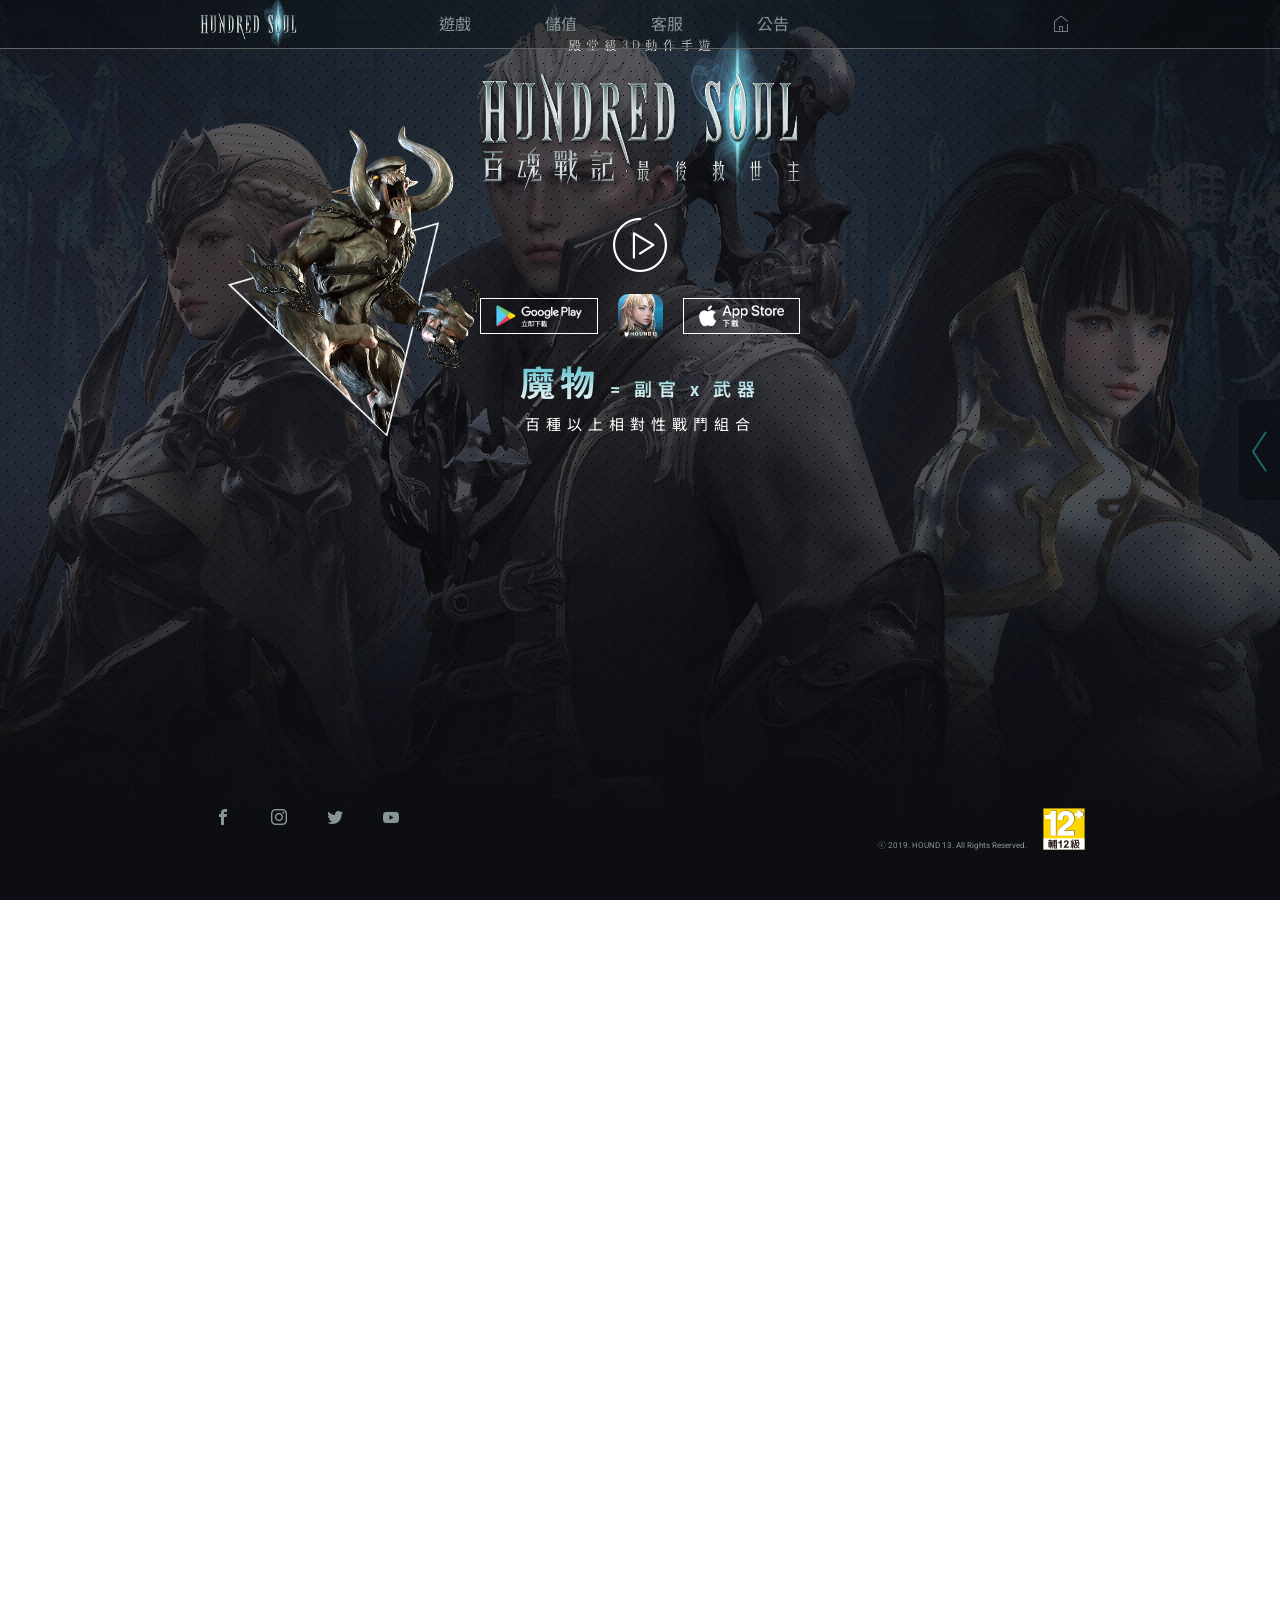
==== commit c7e62a1c: "minimize__mp4" ====
--- a/index.html
+++ b/index.html
@@ -70,7 +70,7 @@
 	<div id="fullpage">
 		<header class="section">
 			<video autoplay muted loop poster="assets/img/1920x1080.jpg" data-autoplay>
-				<source src="assets/img/comp2_9.mp4" type="video/mp4">
+				<source src="assets/img/opBackgound.mp4" type="video/mp4">
 				Your browser does not support HTML5 video.
 			</video>
 			<div class="container">
@@ -703,10 +703,10 @@
 	<script type="text/javascript" src="assets/js/swiper.min.js"></script>
 	<script type="text/javascript" src="assets/js/main.js"></script>
 	<script type="text/javascript">
-		$(".storage.mobile").remove();
 		$(document).ready(function() {
 			var width = $(window).width();
 			if (width >= 1024) {
+				$(".storage.mobile").remove();
 				$('#fullpage').fullpage({
 					anchors: ['header', 'gameMenu', 'monster', 'fellow', 'equipmentMain', 'equipmentSub'],
 					verticalCentered: true,
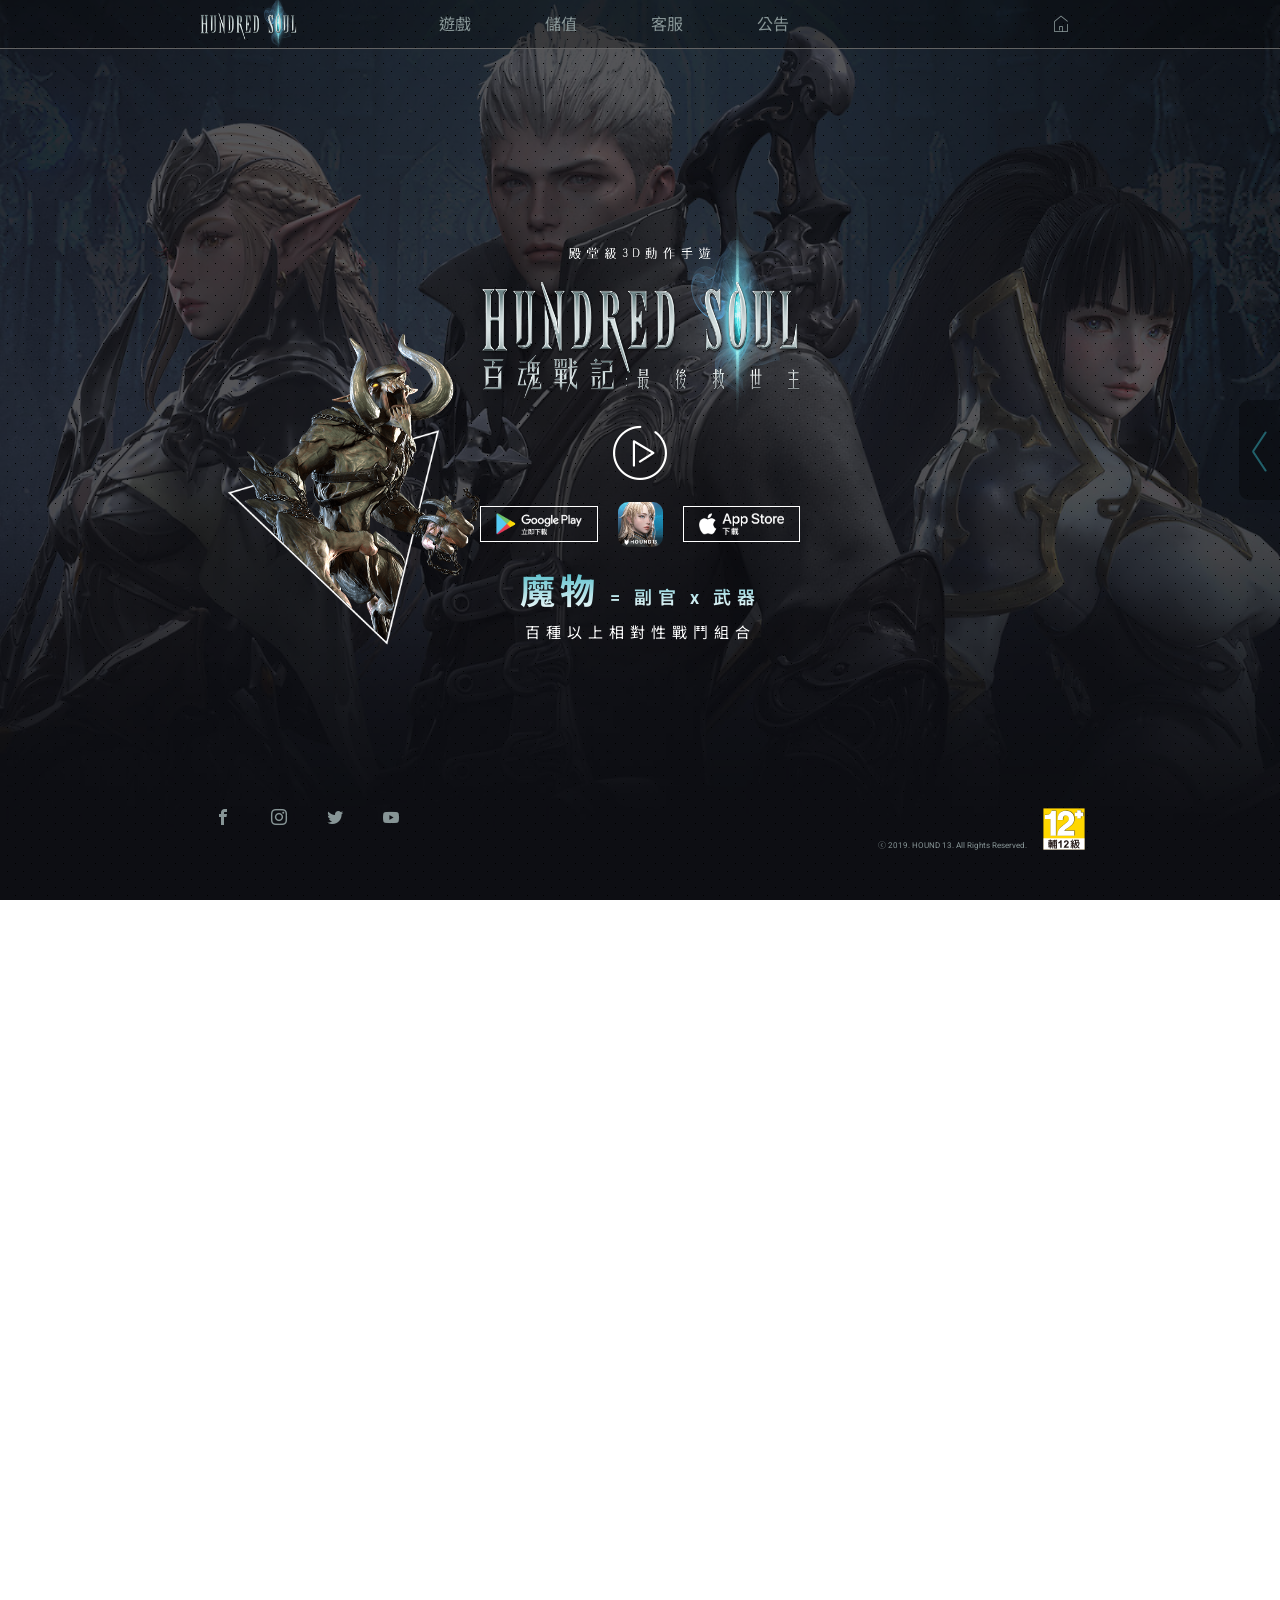
==== commit eaa099e8: "edit-background__meta" ====
--- a/index.html
+++ b/index.html
@@ -1,118 +1,51 @@
-
 <!DOCTYPE html>
-<html xmlns="http://www.w3.org/1999/xhtml">
-
-<head>
-	<meta http-equiv="Content-Type" content="text/html; charset=utf-8" />
-	<meta name="viewport" content="width=device-width, user-scalable=0">
-	<meta name="robots" content="noindex">
-	<meta name="googlebot" content="noindex">
-	<link rel="shortcut icon" href="assets/img/favicon.ico" type="image/x-icon"/>
-	<title>Hound</title>
-	<link rel="stylesheet" type="text/css" href="https://alvarotrigo.com/fullPage/fullpage.css" />
-	<link rel="stylesheet" type="text/css" href="assets/css/swiper.min.css" />
-	<link rel="stylesheet" href="assets/css/main2.css">
-</head>
-<body>
-	<a href="#!" class="btn btn--90 hamburgur"><i class="icon icon-hamburger"></i></a>
-	<nav id="nav">
-		<div class="container">
-			<div class="flex">
-				<a href="#!" class="logo">
-					<img src="assets/img/logo-black.png" alt="HOUNDRED SOUL" class="desktop">
-					<img src="assets/img/HS_Logo.png" alt="HOUNDRED SOUL" class="mobile">
-				</a>
-				<ul class="menu list-reset flex">
-					<li><a href="#gameMenu">遊戲</a></li>
-					<li><a href="#!">儲值</a></li>
-					<li><a href="#!">客服</a></li>
-					<li><a href="#!">公告</a></li>
-				</ul>
-				<ul class="sns mobile list-reset">
-					<li><a href="https://www.facebook.com/hundredsoul.tw" target="_blank"><i class="icon icon-facebook"></i>Facebook</a></li>
-					<li><a href="https://www.instagram.com/hundredsoul_tw/" target="_blank"><i class="icon icon-instagram"></i>Instagram</a></li>
-					<li><a href="https://twitter.com/HundredSoulTW" target="_blank"><i class="icon icon-twitter"></i>Twitter</a></li>
-					<li><a href="https://www.youtube.com/channel/UCJKom9AdipwO58HMVMMrx8w/" target="_blank"><i class="icon icon-youtube"></i>YouTube</a></li>
-				</ul>
-				<a href="#!" class="btn btn--90 home desktop"><i class="icon icon-home"></i></a>
-				<a href="#!" class="btn btn--90 close mobile"><i class="icon icon-close"></i></a>
-			</div>
-		</div>
-	</nav>
-	<div class="storage desktop">
-		<div class="storage__open">
-			<i class="icon icon-right"></i>
-		</div>
-		<div class="storage__content slider slider-mobile">
-			<ul class="slider-wrap list-reset">
-				<li class="slider-item">
-					<a href="#!" target="_blank">
-						<img src="assets/img/banner01.png" alt="">
-					</a>
-				</li>
-				<li class="slider-item">
-					<a href="#!" target="_blank">
-						<img src="assets/img/banner02.png" alt="">
-					</a>
-				</li>
-				<li class="slider-item">
-					<a href="#!" target="_blank">
-						<img src="assets/img/banner03.png" alt="">
-					</a>
-				</li>
-			</ul>
-			<ul class="slider-navi list-reset mobile">
-				<li class="slider-navi--prev"><i class="icon icon-slider-left"></i></li>
-				<li class="slider-navi--next"><i class="icon icon-slider-right"></i></li>
-			</ul>
-		</div>
-	</div>
-	<div id="fullpage">
-		<header class="section">
-			<video autoplay muted loop poster="assets/img/1920x1080.jpg" data-autoplay>
-				<source src="assets/img/opBackgound.mp4" type="video/mp4">
-				Your browser does not support HTML5 video.
-			</video>
+<html>
+	<head>
+		<meta charset="UTF-8">
+		<meta http-equiv="X-UA-Compatible" content="IE=edge">
+		<meta name="viewport" content="width=device-width, initial-scale=1.0, maximum-scale=1.0, user-scalable=0">
+		<link rel="shortcut icon" href="assets/img/favicon.ico" type="image/x-icon"/>
+		<title>Hundred Soul | 百魂戰記：最後救世主</title>
+		<meta name="keywords" content="">
+		<meta name="description" content="">
+		<meta property="og:title" content="Hundred Soul | 百魂戰記：最後救世主">
+		<meta property="og:description" content="">
+		<meta property="og:type" content="website" />
+		<meta property="og:locale" content="zh_TW" />
+		<meta property="og:url" content="" />
+		<meta property="og:site_name" content="Hundred Soul | 百魂戰記：最後救世主" />
+		<meta property="og:image" content="" />
+		<link rel="stylesheet" type="text/css" href="assets/css/fullpage.min.css" />
+		<link rel="stylesheet" type="text/css" href="assets/css/swiper.min.css" />
+		<link rel="stylesheet" type="text/css" href="assets/css/main2.css">
+	</head>
+	<body>
+		<a href="#!" class="btn btn--90 hamburgur"><i class="icon icon-hamburger"></i></a>
+		<nav id="nav">
 			<div class="container">
 				<div class="flex">
-					<div class="content">
-						<img src="assets/img/HS_Logo.png" alt="">
-						<i class="icon icon-play function--playFullScreen" data-video="07uyx4d0DpY"></i>
-						<div class="slider slider--application">
-							<img src="assets/img/applicationBlank.png" alt="">
-							<ul class="slider__image list-reset">
-								<li class="active">
-									<img src="assets/img/application01.png" alt="">
-								</li>
-								<li>
-									<img src="assets/img/application02.png" alt="">
-								</li>
-								<li>
-									<img src="assets/img/application03.png" alt="">
-								</li>
-							</ul>
-							<div class="slider__mask">
-								<img src="assets/img/triangle.png" alt="">
-							</div>
-						</div>
-						<ul class="app-list list-reset flex desktop">
-							<li class="app-logo"><a href="#!"><img src="assets/img/google_play@3x.png" alt=""></a></li>
-							<li><a href="#!"><img src="assets/img/hound13-app.png" alt=""></a></li>
-							<li class="app-logo"><a href="#!"><img src="assets/img/apple_store@3x.png" alt=""></a></li>
-						</ul>
-						<div class="coptText">
-							<ul class="slider__text list-reset">
-								<li class="active">魔物 = 副官 x <strong>武器</strong></li>
-								<li>魔物 = <strong>副官</strong> x 武器</li>
-								<li><strong>魔物</strong> = 副官 x 武器</li>
-							</ul>
-							<p>百種以上相對性戰鬥組合</p>
-						</div>
-					</div>
-				</div>
-			</div>
-		</header>
-		<div class="section storage mobile">
+					<a href="#!" class="logo">
+						<img src="assets/img/logo-black.png" alt="HOUNDRED SOUL" class="desktop">
+						<img src="assets/img/HS_Logo.png" alt="HOUNDRED SOUL" class="mobile">
+					</a>
+					<ul class="menu list-reset flex">
+						<li><a href="#gameMenu">遊戲</a></li>
+						<li><a href="#!">儲值</a></li>
+						<li><a href="#!">客服</a></li>
+						<li><a href="#!">公告</a></li>
+					</ul>
+					<ul class="sns mobile list-reset">
+						<li><a href="https://www.facebook.com/hundredsoul.tw" target="_blank"><i class="icon icon-facebook"></i>Facebook</a></li>
+						<li><a href="https://www.instagram.com/hundredsoul_tw/" target="_blank"><i class="icon icon-instagram"></i>Instagram</a></li>
+						<li><a href="https://twitter.com/HundredSoulTW" target="_blank"><i class="icon icon-twitter"></i>Twitter</a></li>
+						<li><a href="https://www.youtube.com/channel/UCJKom9AdipwO58HMVMMrx8w/" target="_blank"><i class="icon icon-youtube"></i>YouTube</a></li>
+					</ul>
+					<a href="#header" class="btn btn--90 home desktop"><i class="icon icon-home"></i></a>
+					<a href="#!" class="btn btn--90 close mobile"><i class="icon icon-close"></i></a>
+				</div>
+			</div>
+		</nav>
+		<div class="storage desktop">
 			<div class="storage__open">
 				<i class="icon icon-right"></i>
 			</div>
@@ -140,374 +73,587 @@
 				</ul>
 			</div>
 		</div>
-		<div class="section slider slider-bg slider-game-menu">
-			<div class="flex card-group desktop">
-				<a class="card-item" href="#monster">
-					<img class="normal" src="assets/img/monster-normal.png" alt="">
-					<img class="hover" src="assets/img/monster-hover.png" alt="">
-					<span class="sr-only">魔物 Monster</span>
-				</a>
-				<a class="card-item" href="#fellow">
-					<img class="normal" src="assets/img/fellow-normal.png" alt="">
-					<img class="hover" src="assets/img/fellow-hover.png" alt="">
-					<span class="sr-only">副官 Fellow</span>
-				</a>
-				<a class="card-item" href="#equipmentMain">
-					<img class="normal" src="assets/img/equipment-normal.png" alt="">
-					<img class="hover" src="assets/img/equipment-hover.png" alt="">
-					<span class="sr-only">武器 equipment</span>
-				</a>
-			</div>
-			<div class="flex card-group mobile">
-				<a class="card-item" href="#monster">
-					<img class="normal" src="assets/img/monster-mobile.png" alt="">
-					<span class="sr-only">魔物 Monster</span>
-				</a>
-				<a class="card-item" href="#fellow">
-					<img class="normal" src="assets/img/fellow-mobile.png" alt="">
-					<span class="sr-only">副官 Fellow</span>
-				</a>
-				<a class="card-item" href="#equipmentMain">
-					<img class="normal" src="assets/img/equipment-main-mobile.png" alt="">
-					<span class="sr-only">主武器 equipment</span>
-				</a>
-				<a class="card-item" href="#equipmentSub">
-					<img class="normal" src="assets/img/equipment-sub-mobile.png" alt="">
-					<span class="sr-only">輔助武器 equipmentSub</span>
-				</a>
-			</div>
-		</div>
-		<div class="section slider slider-bg slider-monster">
-			<img src="assets/img/monster-title.png" alt="魔物" class="item-title">
-			<div class="item-container">
-				<div class="slider slider-fade slider-monster">
-					<ul class="slider-navi list-reset">
+		<div id="fullpage">
+			<header class="section">
+				<video id="OPvideo" preload="auto" autoplay loop muted="" playsinline="" webkit-playsinline="" name="media" poster="assets/img/1920x1080.jpg" data-autoplay>
+					<source src="assets/img/opBackgound.mp4" type="video/mp4">
+					Your browser does not support HTML5 video.
+				</video>
+
+				<div class="container">
+					<div class="flex">
+						<div class="content">
+							<img src="assets/img/HS_Logo.png" alt="">
+							<i class="icon icon-play function--playFullScreen" data-video="07uyx4d0DpY"></i>
+							<div class="slider slider--application">
+								<img src="assets/img/applicationBlank.png" alt="">
+								<ul class="slider__image list-reset">
+									<li class="active">
+										<img src="assets/img/application01.png" alt="">
+									</li>
+									<li>
+										<img src="assets/img/application02.png" alt="">
+									</li>
+									<li>
+										<img src="assets/img/application03.png" alt="">
+									</li>
+								</ul>
+								<div class="slider__mask">
+									<img src="assets/img/triangle.png" alt="">
+								</div>
+							</div>
+							<ul class="app-list list-reset flex desktop">
+								<li class="app-logo"><a href="#!"><img src="assets/img/google_play@3x.png" alt=""></a></li>
+								<li><a href="#!"><img src="assets/img/hound13-app.png" alt=""></a></li>
+								<li class="app-logo"><a href="#!"><img src="assets/img/apple_store@3x.png" alt=""></a></li>
+							</ul>
+							<div class="coptText">
+								<ul class="slider__text list-reset">
+									<li class="active">魔物 = 副官 x <strong>武器</strong></li>
+									<li>魔物 = <strong>副官</strong> x 武器</li>
+									<li><strong>魔物</strong> = 副官 x 武器</li>
+								</ul>
+								<p>百種以上相對性戰鬥組合</p>
+							</div>
+						</div>
+					</div>
+				</div>
+			</header>
+			<div class="section storage mobile">
+				<div class="storage__open">
+					<i class="icon icon-right"></i>
+				</div>
+				<div class="storage__content slider slider-mobile">
+					<ul class="slider-wrap list-reset">
+						<li class="slider-item">
+							<a href="#!" target="_blank">
+								<img src="assets/img/banner01.png" alt="">
+							</a>
+						</li>
+						<li class="slider-item">
+							<a href="#!" target="_blank">
+								<img src="assets/img/banner02.png" alt="">
+							</a>
+						</li>
+						<li class="slider-item">
+							<a href="#!" target="_blank">
+								<img src="assets/img/banner03.png" alt="">
+							</a>
+						</li>
+					</ul>
+					<ul class="slider-navi list-reset mobile">
 						<li class="slider-navi--prev"><i class="icon icon-slider-left"></i></li>
 						<li class="slider-navi--next"><i class="icon icon-slider-right"></i></li>
 					</ul>
-					<div class="slider-wrap">
-						<div class="slider-item">
-							<div class="slider-body">
-								<img src="assets/img/decoration-up.png" alt="" class="decoration">
-								<div class="slider-text">
-									<h3 class="mtb0">紅眼拉米亞</h3>
+				</div>
+			</div>
+			<div class="section slider slider-bg slider-game-menu">
+				<div class="flex card-group desktop">
+					<a class="card-item" href="#monster">
+						<img class="normal" src="assets/img/monster-normal.png" alt="">
+						<img class="hover" src="assets/img/monster-hover.png" alt="">
+						<span class="sr-only">魔物 Monster</span>
+					</a>
+					<a class="card-item" href="#fellow">
+						<img class="normal" src="assets/img/fellow-normal.png" alt="">
+						<img class="hover" src="assets/img/fellow-hover.png" alt="">
+						<span class="sr-only">副官 Fellow</span>
+					</a>
+					<a class="card-item" href="#equipmentMain">
+						<img class="normal" src="assets/img/equipment-normal.png" alt="">
+						<img class="hover" src="assets/img/equipment-hover.png" alt="">
+						<span class="sr-only">武器 equipment</span>
+					</a>
+				</div>
+				<div class="flex card-group mobile">
+					<a class="card-item" href="#monster">
+						<img class="normal" src="assets/img/monster-mobile.png" alt="">
+						<span class="sr-only">魔物 Monster</span>
+					</a>
+					<a class="card-item" href="#fellow">
+						<img class="normal" src="assets/img/fellow-mobile.png" alt="">
+						<span class="sr-only">副官 Fellow</span>
+					</a>
+					<a class="card-item" href="#equipmentMain">
+						<img class="normal" src="assets/img/equipment-main-mobile.png" alt="">
+						<span class="sr-only">主武器 equipment</span>
+					</a>
+					<a class="card-item" href="#equipmentSub">
+						<img class="normal" src="assets/img/equipment-sub-mobile.png" alt="">
+						<span class="sr-only">輔助武器 equipmentSub</span>
+					</a>
+				</div>
+			</div>
+			<div class="section slider slider-bg slider-monster">
+				<img src="assets/img/monster-title.png" alt="魔物" class="item-title">
+				<div class="item-container">
+					<div class="slider slider-fade slider-monster">
+						<ul class="slider-navi list-reset">
+							<li class="slider-navi--prev"><i class="icon icon-slider-left"></i></li>
+							<li class="slider-navi--next"><i class="icon icon-slider-right"></i></li>
+						</ul>
+						<div class="slider-wrap">
+							<div class="slider-item">
+								<div class="slider-body">
+									<img src="assets/img/decoration-up.png" alt="" class="decoration">
+									<div class="slider-text">
+										<h3 class="mtb0">紅眼拉米亞</h3>
+										<p>
+											<span>是一種會讓對方變成石頭的魔物</span>
+											<span>若是被此一魔物看見，身體就會變石頭</span>
+											<span>千萬要多加小心</span>
+											<span>別忘記使用防盾就能抵禦其目光</span>
+										</p>
+									</div>
+									<img src="assets/img/decoration-down.png" alt="" class="decoration">
 									<p>
-										<span>是一種會讓對方變成石頭的魔物</span>
-										<span>若是被此一魔物看見，身體就會變石頭</span>
-										<span>千萬要多加小心</span>
-										<span>別忘記使用防盾就能抵禦其目光</span>
+										<span>魔物都有弱點！</span>
+										<span>搭配相對的副官與武器即可過關</span>
 									</p>
 								</div>
-								<img src="assets/img/decoration-down.png" alt="" class="decoration">
-								<p>
-									<span>魔物都有弱點！</span>
-									<span>搭配相對的副官與武器即可過關</span>
-								</p>
-							</div>
-							<img src="assets/img/slideEvilImgt01.png" alt="" class="slider-img">
-						</div>
-						<div class="slider-item active">
-							<div class="slider-body">
-								<img src="assets/img/decoration-up.png" alt="" class="decoration">
-								<div class="slider-text">
-									<h3 class="mtb0">暗影怨靈</h3>
+								<img src="assets/img/slideEvilImgt01.png" alt="" class="slider-img">
+							</div>
+							<div class="slider-item active">
+								<div class="slider-body">
+									<img src="assets/img/decoration-up.png" alt="" class="decoration">
+									<div class="slider-text">
+										<h3 class="mtb0">暗影怨靈</h3>
+										<p>
+											<span>是飄浮在黑暗中的邪惡怨靈</span>
+											<span>靈體狀態時任何攻擊都不管用</span>
+											<span>但施加攻擊時其靈體會暫時實體化</span>
+											<span>請一定要把握機會攻擊</span>
+										</p>
+									</div>
+									<img src="assets/img/decoration-down.png" alt="" class="decoration">
 									<p>
-										<span>是飄浮在黑暗中的邪惡怨靈</span>
-										<span>靈體狀態時任何攻擊都不管用</span>
-										<span>但施加攻擊時其靈體會暫時實體化</span>
-										<span>請一定要把握機會攻擊</span>
+										<span>魔物都有弱點！</span>
+										<span>搭配相對的副官與武器即可過關</span>
 									</p>
 								</div>
-								<img src="assets/img/decoration-down.png" alt="" class="decoration">
-								<p>
-									<span>魔物都有弱點！</span>
-									<span>搭配相對的副官與武器即可過關</span>
-								</p>
-							</div>
-							<img src="assets/img/slideEvilImgt02.png" alt="" class="slider-img">
-						</div>
-						<div class="slider-item">
-							<div class="slider-body">
-								<img src="assets/img/decoration-up.png" alt="" class="decoration">
-								<div class="slider-text">
-									<h3 class="mtb0">不死巨魔</h3>
+								<img src="assets/img/slideEvilImgt02.png" alt="" class="slider-img">
+							</div>
+							<div class="slider-item">
+								<div class="slider-body">
+									<img src="assets/img/decoration-up.png" alt="" class="decoration">
+									<div class="slider-text">
+										<h3 class="mtb0">不死巨魔</h3>
+										<p>
+											<span>是能瞬間回復傷口的魔物</span>
+											<span>受傷時會習慣性採取防禦姿態回復傷勢</span>
+											<span>由於此時會全力防禦，攻擊難以奏效</span>
+											<span>擊倒狀態異常相當脆弱請立刻擊倒對方</span>
+										</p>
+									</div>
+									<img src="assets/img/decoration-down.png" alt="" class="decoration">
 									<p>
-										<span>是能瞬間回復傷口的魔物</span>
-										<span>受傷時會習慣性採取防禦姿態回復傷勢</span>
-										<span>由於此時會全力防禦，攻擊難以奏效</span>
-										<span>擊倒狀態異常相當脆弱請立刻擊倒對方</span>
+										<span>魔物都有弱點！</span>
+										<span>搭配相對的副官與武器即可過關</span>
 									</p>
 								</div>
-								<img src="assets/img/decoration-down.png" alt="" class="decoration">
-								<p>
-									<span>魔物都有弱點！</span>
-									<span>搭配相對的副官與武器即可過關</span>
-								</p>
-							</div>
-							<img src="assets/img/slideEvilImgt03.png" alt="不死巨魔" class="slider-img">
-						</div>
-						<div class="slider-item">
-							<div class="slider-body">
-								<img src="assets/img/decoration-up.png" alt="" class="decoration">
-								<div class="slider-text">
-									<h3 class="mtb0">旋風鷹身人</h3>
+								<img src="assets/img/slideEvilImgt03.png" alt="不死巨魔" class="slider-img">
+							</div>
+							<div class="slider-item">
+								<div class="slider-body">
+									<img src="assets/img/decoration-up.png" alt="" class="decoration">
+									<div class="slider-text">
+										<h3 class="mtb0">旋風鷹身人</h3>
+										<p>
+											<span>是操控風之力的天空狩獵者</span>
+											<span>引起旋風的瞬間請快速攻擊阻斷旋風的形成</span>
+											<span>在地上飛行時會呈現對浮空狀態異常較為脆弱</span>
+											<span>最好能把握機會</span>
+										</p>
+									</div>
+									<img src="assets/img/decoration-down.png" alt="" class="decoration">
 									<p>
-										<span>是操控風之力的天空狩獵者</span>
-										<span>引起旋風的瞬間請快速攻擊阻斷旋風的形成</span>
-										<span>在地上飛行時會呈現對浮空狀態異常較為脆弱</span>
-										<span>最好能把握機會</span>
+										<span>魔物都有弱點！</span>
+										<span>搭配相對的副官與武器即可過關</span>
 									</p>
 								</div>
-								<img src="assets/img/decoration-down.png" alt="" class="decoration">
-								<p>
-									<span>魔物都有弱點！</span>
-									<span>搭配相對的副官與武器即可過關</span>
-								</p>
-							</div>
-							<img src="assets/img/slideEvilImgt04.png" alt="旋風鷹身人" class="slider-img">
-						</div>
-						<div class="slider-item">
-							<div class="slider-body">
-								<img src="assets/img/decoration-up.png" alt="" class="decoration">
-								<div class="slider-text">
-									<h3 class="mtb0">奇美拉</h3>
+								<img src="assets/img/slideEvilImgt04.png" alt="旋風鷹身人" class="slider-img">
+							</div>
+							<div class="slider-item">
+								<div class="slider-body">
+									<img src="assets/img/decoration-up.png" alt="" class="decoration">
+									<div class="slider-text">
+										<h3 class="mtb0">奇美拉</h3>
+										<p>
+											<span>是被稱為魔獸之王的最高階魔物</span>
+											<span>想要擊敗奇美拉</span>
+											<span>就必須把一切戰鬥技術發揮至極限</span>
+											<span>我會祈禱女神保佑救世主的偉大挑戰</span>
+										</p>
+									</div>
+									<img src="assets/img/decoration-down.png" alt="" class="decoration">
 									<p>
-										<span>是被稱為魔獸之王的最高階魔物</span>
-										<span>想要擊敗奇美拉</span>
-										<span>就必須把一切戰鬥技術發揮至極限</span>
-										<span>我會祈禱女神保佑救世主的偉大挑戰</span>
+										<span>魔物都有弱點！</span>
+										<span>搭配相對的副官與武器即可過關</span>
 									</p>
 								</div>
-								<img src="assets/img/decoration-down.png" alt="" class="decoration">
-								<p>
-									<span>魔物都有弱點！</span>
-									<span>搭配相對的副官與武器即可過關</span>
-								</p>
-							</div>
-							<img src="assets/img/slideEvilImgt05.png" alt="奇美拉" class="slider-img">
-						</div>
-						<div class="slider-item">
-							<div class="slider-body">
-								<img src="assets/img/decoration-up.png" alt="" class="decoration">
-								<div class="slider-text">
-									<h3 class="mtb0">米諾陶</h3>
+								<img src="assets/img/slideEvilImgt05.png" alt="奇美拉" class="slider-img">
+							</div>
+							<div class="slider-item">
+								<div class="slider-body">
+									<img src="assets/img/decoration-up.png" alt="" class="decoration">
+									<div class="slider-text">
+										<h3 class="mtb0">米諾陶</h3>
+										<p>
+											<span>是殲滅一整個騎士團的傳奇魔物</span>
+											<span>由於米諾陶具備超強的防禦力被稱為移動的城堡</span>
+											<span>米諾陶並非無法攻破的銅牆鐵壁</span>
+											<span>一定會有方法可以擊潰其防備</span>
+										</p>
+									</div>
+									<img src="assets/img/decoration-down.png" alt="" class="decoration">
 									<p>
-										<span>是殲滅一整個騎士團的傳奇魔物</span>
-										<span>由於米諾陶具備超強的防禦力被稱為移動的城堡</span>
-										<span>米諾陶並非無法攻破的銅牆鐵壁</span>
-										<span>一定會有方法可以擊潰其防備</span>
+										<span>魔物都有弱點！</span>
+										<span>搭配相對的副官與武器即可過關</span>
 									</p>
 								</div>
-								<img src="assets/img/decoration-down.png" alt="" class="decoration">
-								<p>
-									<span>魔物都有弱點！</span>
-									<span>搭配相對的副官與武器即可過關</span>
-								</p>
-							</div>
-							<img src="assets/img/slideEvilImgt06.png" alt="米諾陶" class="slider-img">
+								<img src="assets/img/slideEvilImgt06.png" alt="米諾陶" class="slider-img">
+							</div>
 						</div>
 					</div>
 				</div>
 			</div>
-		</div>
-		<div class="section slider slider-bg slider-fellow">
-			<img src="assets/img/fellow-title.png" alt="副官" class="item-title">
-			<div class="item-container adjutantSlide">
-				<div class="slider-group">
-					<div class="slideBox slider-fellow">
-						<div class="inner">
-							<div class="swiper-container">
-								<div class="swiper-wrapper">
-									<div class="swiper-slide no1">
-										<div class="item">
-											<div class="img"><img src="assets/img/adCha04_active.png" alt=""></div>
-										</div>
-									</div>
-									<div class="swiper-slide no2">
-										<div class="item">
-											<div class="img"><img src="assets/img/adCha02_active.png" alt="부관"></div>
-										</div>
-									</div>
-									<div class="swiper-slide no3">
-										<div class="item">
-											<div class="img"><img src="assets/img/adCha03_active.png" alt="설명"></div>
-										</div>
-									</div>
-									<div class="swiper-slide no4">
-										<div class="item">
-											<div class="img"><img src="assets/img/adCha04_active.png" alt="설명"></div>
-										</div>
-									</div>
-									<div class="swiper-slide no5">
-										<div class="item">
-											<div class="img"><img src="assets/img/adCha05_active.png" alt="설명"></div>
-										</div>
-									</div>
-								</div>
+			<div class="section slider slider-bg slider-fellow">
+				<img src="assets/img/fellow-title.png" alt="副官" class="item-title">
+				<div class="item-container adjutantSlide">
+					<div class="slider-group">
+						<div class="slideBox slider-fellow">
+							<div class="inner">
+								<div class="swiper-container">
+									<div class="swiper-wrapper">
+										<div class="swiper-slide no1">
+											<div class="item">
+												<div class="img"><img src="assets/img/adCha04_active.png" alt=""></div>
+											</div>
+										</div>
+										<div class="swiper-slide no2">
+											<div class="item">
+												<div class="img"><img src="assets/img/adCha02_active.png" alt="부관"></div>
+											</div>
+										</div>
+										<div class="swiper-slide no3">
+											<div class="item">
+												<div class="img"><img src="assets/img/adCha03_active.png" alt="설명"></div>
+											</div>
+										</div>
+										<div class="swiper-slide no4">
+											<div class="item">
+												<div class="img"><img src="assets/img/adCha04_active.png" alt="설명"></div>
+											</div>
+										</div>
+										<div class="swiper-slide no5">
+											<div class="item">
+												<div class="img"><img src="assets/img/adCha05_active.png" alt="설명"></div>
+											</div>
+										</div>
+									</div>
+								</div>
+							</div>
+							<div class="swiper-pagination">
 							</div>
 						</div>
-						<div class="swiper-pagination">
+						<div class="slider-hide">
+							<div class="slider-arrow"><i class="icon icon-slider-right"></i></div>
+							<div class="slider-item">
+								<h4 class="sr-only">聖殿騎士團副團長</h4>
+								<h3 class="sr-only">卡伊琳</h3>
+								<p class="sr-only">讓敵人陷入束縛狀態，曾獲得雷蒙大師的指導</p>
+								<img src="assets/img/adCha-6.png" alt="">
+							</div>
 						</div>
 					</div>
-					<div class="slider-hide">
-						<div class="slider-arrow"><i class="icon icon-slider-right"></i></div>
-						<div class="slider-item">
-							<h4 class="sr-only">聖殿騎士團副團長</h4>
-							<h3 class="sr-only">卡伊琳</h3>
-							<p class="sr-only">讓敵人陷入束縛狀態，曾獲得雷蒙大師的指導</p>
-							<img src="assets/img/adCha-6.png" alt="">
+				</div>
+			</div>
+			<div class="section slider slider-bg slider-equipment slider-equipment--main">
+				<img src="assets/img/equipment-title.png" alt="武器" class="item-title">
+				<div class="item-container">
+					<div class="slider slider-equipment">
+						<div class="slider-wrap">
+							<div class="slider-item active">
+								<h3 class="mobile">主武器</h3>
+								<div class="tab-group">
+									<ul class="tab-navi tab-navi--main list-reset">
+										<li class="active"></li>
+										<li></li>
+										<li></li>
+										<li></li>
+										<li></li>
+										<li></li>
+									</ul>
+									<div class="tab-content-group tab-content-group--main">
+										<div class="content-item active">
+											<div class="content-body">
+												<div class="content-text">
+													<h3 class="mt0-mb05">弒風者</h3>
+													<p class="mtb0">
+														專門攻擊<strong>浮空</strong>狀態的主武器
+													</p>
+													<p class="mtb0">
+														大陸三劍聖之一，賽裴魯司的愛劍。
+													</p>
+													<p class="mtb0">
+														據說達到最高境界的人能用這把劍斬斷風。
+													</p>
+													<div class="recommend-group">
+														<img class="recommend-main" src="assets/img/recommend-group-11.png" alt="">
+														<div class="video-group function--playFullScreen" data-video="kIsNQ-Lx2Ng">
+															<img src="assets/img/imgMovie01.png" alt="" class="video-thumbnail">
+															<i class="icon icon-play"></i>
+														</div>
+													</div>
+												</div>
+												<img src="assets/img/equipment-main-11.png" alt="" class="content-img">
+											</div>
+										</div>
+										<div class="content-item">
+											<div class="content-body">
+												<div class="content-text">
+													<h3 class="mt0-mb05">夜暮</h3>
+													<p class="mtb0">
+														專門攻擊<strong>暈眩</strong>狀態的主武器
+													</p>
+													<p class="mtb0">
+														英雄王托雷多被冊封為王太子時先王賜予的劍，是歷代潘特拉王代代相傳的傳家之寶。
+													</p>
+													<div class="recommend-group">
+														<img class="recommend-main" src="assets/img/recommend-group-12.png" alt="">
+														<div class="video-group function--playFullScreen" data-video="6Gt11LKNXTY">
+															<img src="assets/img/imgMovie02.png" alt="" class="video-thumbnail">
+															<i class="icon icon-play"></i>
+														</div>
+													</div>
+												</div>
+												<img src="assets/img/equipment-main-12.png" alt="" class="content-img">
+											</div>
+										</div>
+										<div class="content-item">
+											<div class="content-body">
+												<div class="content-text">
+													<h3 class="mt0-mb05">半月</h3>
+													<p class="mtb0">
+														專門攻擊<strong>暈眩</strong>狀態的主武器 
+													</p>
+													<p class="mtb0">
+														英雄王托雷多被冊封為王太子時先王賜予的劍，是歷代潘特拉王代代相傳的傳家之寶。
+													</p>
+													<div class="recommend-group">
+														<img class="recommend-main" src="assets/img/recommend-group-13.png" alt="">
+														<div class="video-group function--playFullScreen" data-video="BIBK9eVVY2A">
+															<img src="assets/img/imgMovie03.png" alt="" class="video-thumbnail">
+															<i class="icon icon-play"></i>
+														</div>
+													</div>
+												</div>
+												<img src="assets/img/equipment-main-13.png" alt="" class="content-img">
+											</div>
+										</div>
+										<div class="content-item">
+											<div class="content-body">
+												<div class="content-text">
+													<h3 class="mt0-mb05">決鬥者</h3>
+													<p class="mtb0">
+														專門攻擊<strong>浮空</strong>狀態的主武器
+													</p>
+													<p class="mtb0">
+														英雄王托雷多單槍匹馬突破闇影峽谷時使用 的武器，據說他只花了不到半天的時間， 就突破了這個充滿魔物的
+													</p>
+													<div class="recommend-group">
+														<img class="recommend-main" src="assets/img/recommend-group-14.png" alt="">
+														<div class="video-group function--playFullScreen" data-video="pWNz-V4OmVE">
+															<img src="assets/img/imgMovie04.png" alt="" class="video-thumbnail">
+															<i class="icon icon-play"></i>
+														</div>
+													</div>
+												</div>
+												<img src="assets/img/equipment-main-14.png" alt="" class="content-img">
+											</div>
+										</div>
+										<div class="content-item">
+											<div class="content-body">
+												<div class="content-text">
+													<h3 class="mt0-mb05">碎骨者</h3>
+													<p class="mtb0">
+														專門攻擊<strong>擊倒、石化</strong>狀態的主武器 
+													</p>
+													<p class="mtb0">
+														為潘特拉的突擊隊長巴爾多量身訂做的戰錘，面對碎骨者，任何一個魔物都無法避免骨頭碎裂的命運。
+													</p>
+													<div class="recommend-group">
+														<img class="recommend-main" src="assets/img/recommend-group-15.png" alt="">
+														<div class="video-group function--playFullScreen" data-video="PIp_ZPu864g">
+															<img src="assets/img/imgMovie05.png" alt="" class="video-thumbnail">
+															<i class="icon icon-play"></i>
+														</div>
+													</div>
+												</div>
+												<img src="assets/img/equipment-main-15.png" alt="" class="content-img">
+											</div>
+										</div>
+										<div class="content-item">
+											<div class="content-body">
+												<div class="content-text">
+													<h3 class="mt0-mb05">熾焰巨劍</h3>
+													<p class="mtb0">
+														專門攻擊<strong>灼傷</strong>狀態的主武器
+													</p>
+													<p class="mtb0">
+														守護黑灰火山的羅敦四代王，裴伊剛的劍，由火之族所贈予。
+													</p>
+													<p class="mtb0">
+														利用熔岩般的刀刃焚燒敵人，使其變成灰燼。
+													</p>
+													<div class="recommend-group">
+														<img class="recommend-main" src="assets/img/recommend-group-16.png" alt="">
+														<div class="video-group function--playFullScreen" data-video="JJlG86uTgNA">
+															<img src="assets/img/imgMovie06.png" alt="" class="video-thumbnail">
+															<i class="icon icon-play"></i>
+														</div>
+													</div>
+												</div>
+												<img src="assets/img/equipment-main-16.png" alt="" class="content-img">
+											</div>
+										</div>
+									</div>
+								</div>
+							</div>
 						</div>
 					</div>
 				</div>
 			</div>
-		</div>
-		<div class="section slider slider-bg slider-equipment slider-equipment--main">
-			<img src="assets/img/equipment-title.png" alt="武器" class="item-title">
-			<div class="item-container">
-				<div class="slider slider-equipment">
-					<div class="slider-wrap">
-						<div class="slider-item active">
-							<h3 class="mobile">主武器</h3>
-							<div class="tab-group">
-								<ul class="tab-navi tab-navi--main list-reset">
-									<li class="active"></li>
-									<li></li>
-									<li></li>
-									<li></li>
-									<li></li>
-									<li></li>
-								</ul>
-								<div class="tab-content-group tab-content-group--main">
-									<div class="content-item active">
-										<div class="content-body">
-											<div class="content-text">
-												<h3 class="mt0-mb05">弒風者</h3>
-												<p class="mtb0">
-													專門攻擊<strong>浮空</strong>狀態的主武器
-												</p>
-												<p class="mtb0">
-													大陸三劍聖之一，賽裴魯司的愛劍。
-												</p>
-												<p class="mtb0">
-													據說達到最高境界的人能用這把劍斬斷風。
-												</p>
-												<div class="recommend-group">
-													<img class="recommend-main" src="assets/img/recommend-group-11.png" alt="">
-													<div class="video-group function--playFullScreen" data-video="kIsNQ-Lx2Ng">
-														<img src="assets/img/imgMovie01.png" alt="" class="video-thumbnail">
-														<i class="icon icon-play"></i>
-													</div>
-												</div>
-											</div>
-											<img src="assets/img/equipment-main-11.png" alt="" class="content-img">
-										</div>
-									</div>
-									<div class="content-item">
-										<div class="content-body">
-											<div class="content-text">
-												<h3 class="mt0-mb05">夜暮</h3>
-												<p class="mtb0">
-													專門攻擊<strong>暈眩</strong>狀態的主武器
-												</p>
-												<p class="mtb0">
-													英雄王托雷多被冊封為王太子時先王賜予的劍，是歷代潘特拉王代代相傳的傳家之寶。
-												</p>
-												<div class="recommend-group">
-													<img class="recommend-main" src="assets/img/recommend-group-12.png" alt="">
-													<div class="video-group function--playFullScreen" data-video="6Gt11LKNXTY">
-														<img src="assets/img/imgMovie02.png" alt="" class="video-thumbnail">
-														<i class="icon icon-play"></i>
-													</div>
-												</div>
-											</div>
-											<img src="assets/img/equipment-main-12.png" alt="" class="content-img">
-										</div>
-									</div>
-									<div class="content-item">
-										<div class="content-body">
-											<div class="content-text">
-												<h3 class="mt0-mb05">半月</h3>
-												<p class="mtb0">
-													專門攻擊<strong>暈眩</strong>狀態的主武器 
-												</p>
-												<p class="mtb0">
-													英雄王托雷多被冊封為王太子時先王賜予的劍，是歷代潘特拉王代代相傳的傳家之寶。
-												</p>
-												<div class="recommend-group">
-													<img class="recommend-main" src="assets/img/recommend-group-13.png" alt="">
-													<div class="video-group function--playFullScreen" data-video="BIBK9eVVY2A">
-														<img src="assets/img/imgMovie03.png" alt="" class="video-thumbnail">
-														<i class="icon icon-play"></i>
-													</div>
-												</div>
-											</div>
-											<img src="assets/img/equipment-main-13.png" alt="" class="content-img">
-										</div>
-									</div>
-									<div class="content-item">
-										<div class="content-body">
-											<div class="content-text">
-												<h3 class="mt0-mb05">決鬥者</h3>
-												<p class="mtb0">
-													專門攻擊<strong>浮空</strong>狀態的主武器
-												</p>
-												<p class="mtb0">
-													英雄王托雷多單槍匹馬突破闇影峽谷時使用 的武器，據說他只花了不到半天的時間， 就突破了這個充滿魔物的
-												</p>
-												<div class="recommend-group">
-													<img class="recommend-main" src="assets/img/recommend-group-14.png" alt="">
-													<div class="video-group function--playFullScreen" data-video="pWNz-V4OmVE">
-														<img src="assets/img/imgMovie04.png" alt="" class="video-thumbnail">
-														<i class="icon icon-play"></i>
-													</div>
-												</div>
-											</div>
-											<img src="assets/img/equipment-main-14.png" alt="" class="content-img">
-										</div>
-									</div>
-									<div class="content-item">
-										<div class="content-body">
-											<div class="content-text">
-												<h3 class="mt0-mb05">碎骨者</h3>
-												<p class="mtb0">
-													專門攻擊<strong>擊倒、石化</strong>狀態的主武器 
-												</p>
-												<p class="mtb0">
-													為潘特拉的突擊隊長巴爾多量身訂做的戰錘，面對碎骨者，任何一個魔物都無法避免骨頭碎裂的命運。
-												</p>
-												<div class="recommend-group">
-													<img class="recommend-main" src="assets/img/recommend-group-15.png" alt="">
-													<div class="video-group function--playFullScreen" data-video="PIp_ZPu864g">
-														<img src="assets/img/imgMovie05.png" alt="" class="video-thumbnail">
-														<i class="icon icon-play"></i>
-													</div>
-												</div>
-											</div>
-											<img src="assets/img/equipment-main-15.png" alt="" class="content-img">
-										</div>
-									</div>
-									<div class="content-item">
-										<div class="content-body">
-											<div class="content-text">
-												<h3 class="mt0-mb05">熾焰巨劍</h3>
-												<p class="mtb0">
-													專門攻擊<strong>灼傷</strong>狀態的主武器
-												</p>
-												<p class="mtb0">
-													守護黑灰火山的羅敦四代王，裴伊剛的劍，由火之族所贈予。
-												</p>
-												<p class="mtb0">
-													利用熔岩般的刀刃焚燒敵人，使其變成灰燼。
-												</p>
-												<div class="recommend-group">
-													<img class="recommend-main" src="assets/img/recommend-group-16.png" alt="">
-													<div class="video-group function--playFullScreen" data-video="JJlG86uTgNA">
-														<img src="assets/img/imgMovie06.png" alt="" class="video-thumbnail">
-														<i class="icon icon-play"></i>
-													</div>
-												</div>
-											</div>
-											<img src="assets/img/equipment-main-16.png" alt="" class="content-img">
+			<div class="section slider slider-bg slider-equipment slider-equipment--sub">
+				<img src="assets/img/equipment-title.png" alt="武器" class="item-title">
+				<div class="item-container">
+					<div class="slider slider-equipment">
+						<div class="slider-wrap">
+							<div class="slider-item active">
+								<h3 class="mobile">輔助武器</h3>
+								<div class="tab-group">
+									<ul class="tab-navi tab-navi--sub list-reset">
+										<li class="active"></li>
+										<li></li>
+										<li></li>
+										<li></li>
+										<li></li>
+										<li></li>
+									</ul>
+									<div class="tab-content-group tab-content-group--sub">
+										<div class="content-item active">
+											<div class="content-body">
+												<div class="content-text">
+													<h3 class="mt0-mb05">暈眩靴釘</h3>
+													<p class="mtb0">
+														讓敵人陷入暈眩狀態的專門脛甲  
+													</p>
+													<h4 class="mt05-mb0">無法停止的突擊戰車</h4>
+													<p class="mtb0">
+														菲力帕初次出陣時配備它橫掃敵陣的知名脛甲體格小的人使用也能造成龐大的衝擊
+													</p>
+													<div class="recommend-group">
+														<img class="recommend-sub" src="assets/img/recommend-group-21.png" alt="">
+														<p>※ 推薦組合</p>
+													</div>
+												</div>
+												<img src="assets/img/equipment-main-21.png" alt="" class="content-img">
+											</div>
+										</div>
+										<div class="content-item">
+											<div class="content-body">
+												<div class="content-text">
+													<h3 class="mt0-mb05">鐵翼</h3>
+													<p class="mtb0">
+														讓敵人呈現浮空狀態的專門脛甲
+													</p>
+													<h4 class="mt05-mb0">粉碎黑暗的振翅</h4>
+													<p class="mtb0">
+														潘特拉的十二騎士之一鋼鐵心臟羅根愛用的脛甲帶著沉重金屬重量的踢擊輕易就把魔物踢向空中。
+													</p>
+													<div class="recommend-group">
+														<img class="recommend-sub" src="assets/img/recommend-group-22.png" alt="">
+														<p>※ 推薦組合</p>
+													</div>
+												</div>
+												<img src="assets/img/equipment-main-22.png" alt="" class="content-img">
+											</div>
+										</div>
+										<div class="content-item">
+											<div class="content-body">
+												<div class="content-text">
+													<h3 class="mt0-mb05">前鋒之盾</h3>
+													<p class="mtb0">
+														防禦成功時會形成保護自己的護盾
+													</p>
+													<h4 class="mt05-mb0">不怕畏懼的先鋒</h4>
+													<p class="mtb0">
+														羅敦之王親自賜予先鋒部隊指揮官的防盾蘊含能有效分散衝擊的羅敦工匠技術的精華
+													</p>
+													<div class="recommend-group">
+														<img class="recommend-sub" src="assets/img/recommend-group-23.png" alt="">
+														<p>※ 推薦組合</p>
+													</div>
+												</div>
+												<img src="assets/img/equipment-main-23.png" alt="" class="content-img">
+											</div>
+										</div>
+										<div class="content-item">
+											<div class="content-body">
+												<div class="content-text">
+													<h3 class="mt0-mb05">最後的希望</h3>
+													<p class="mtb0">
+														成功防禦時會治癒自己
+													</p>
+													<h4 class="mt05-mb0">不滅的希望之燈</h4>
+													<p class="mtb0">
+														指揮蘭帕司第4次防禦戰的聖殿騎士鐵壁的帕拉泰昂使用過的防盾蘊含女神之子拉黎卡對於生存
+													</p>
+													<div class="recommend-group">
+														<img class="recommend-sub" src="assets/img/recommend-group-24.png" alt="">
+														<p>※ 推薦組合</p>
+													</div>
+												</div>
+												<img src="assets/img/equipment-main-24.png" alt="" class="content-img">
+											</div>
+										</div>
+										<div class="content-item">
+											<div class="content-body">
+												<div class="content-text">
+													<h3 class="mt0-mb05">厄運加農砲</h3>
+													<p class="mtb0">
+														專門讓敵人呈現中毒狀態的手持加農砲
+													</p>
+													<h4 class="mt05-mb0">釋毒惡魔</h4>
+													<p class="mtb0">
+														潘特拉的十二騎士之一魔彈射手基戴亞使用過的手持加農砲利用配合二十四種致命毒融化且
+													</p>
+													<div class="recommend-group">
+														<img class="recommend-sub" src="assets/img/recommend-group-25.png" alt="">
+														<p>※ 推薦組合</p>
+													</div>
+												</div>
+												<img src="assets/img/equipment-main-25.png" alt="" class="content-img">
+											</div>
+										</div>
+										<div class="content-item">
+											<div class="content-body">
+												<div class="content-text">
+													<h3 class="mt0-mb05">冰之龍</h3>
+													<p class="mtb0">
+														專門讓敵人呈現緩速狀態的手持加農砲
+													</p>
+													<h4 class="mt05-mb0">冰龍之息</h4>
+													<p class="mtb0">
+														利用在冰山脈地層發掘的冰龍骨頭製成的手持加農砲會發射連火焰都能冰凍的極度寒氣。
+													</p>
+													<div class="recommend-group">
+														<img class="recommend-sub" src="assets/img/recommend-group-26.png" alt="">
+														<p>※ 推薦組合</p>
+													</div>
+												</div>
+												<img src="assets/img/equipment-main-26.png" alt="" class="content-img">
+											</div>
 										</div>
 									</div>
 								</div>
@@ -517,216 +663,77 @@
 				</div>
 			</div>
 		</div>
-		<div class="section slider slider-bg slider-equipment slider-equipment--sub">
-			<img src="assets/img/equipment-title.png" alt="武器" class="item-title">
-			<div class="item-container">
-				<div class="slider slider-equipment">
-					<div class="slider-wrap">
-						<div class="slider-item active">
-							<h3 class="mobile">輔助武器</h3>
-							<div class="tab-group">
-								<ul class="tab-navi tab-navi--sub list-reset">
-									<li class="active"></li>
-									<li></li>
-									<li></li>
-									<li></li>
-									<li></li>
-									<li></li>
-								</ul>
-								<div class="tab-content-group tab-content-group--sub">
-									<div class="content-item active">
-										<div class="content-body">
-											<div class="content-text">
-												<h3 class="mt0-mb05">暈眩靴釘</h3>
-												<p class="mtb0">
-													讓敵人陷入暈眩狀態的專門脛甲  
-												</p>
-												<h4 class="mt05-mb0">無法停止的突擊戰車</h4>
-												<p class="mtb0">
-													菲力帕初次出陣時配備它橫掃敵陣的知名脛甲體格小的人使用也能造成龐大的衝擊
-												</p>
-												<div class="recommend-group">
-													<img class="recommend-sub" src="assets/img/recommend-group-21.png" alt="">
-													<p>※ 推薦組合</p>
-												</div>
-											</div>
-											<img src="assets/img/equipment-main-21.png" alt="" class="content-img">
-										</div>
-									</div>
-									<div class="content-item">
-										<div class="content-body">
-											<div class="content-text">
-												<h3 class="mt0-mb05">鐵翼</h3>
-												<p class="mtb0">
-													讓敵人呈現浮空狀態的專門脛甲
-												</p>
-												<h4 class="mt05-mb0">粉碎黑暗的振翅</h4>
-												<p class="mtb0">
-													潘特拉的十二騎士之一鋼鐵心臟羅根愛用的脛甲帶著沉重金屬重量的踢擊輕易就把魔物踢向空中。
-												</p>
-												<div class="recommend-group">
-													<img class="recommend-sub" src="assets/img/recommend-group-22.png" alt="">
-													<p>※ 推薦組合</p>
-												</div>
-											</div>
-											<img src="assets/img/equipment-main-22.png" alt="" class="content-img">
-										</div>
-									</div>
-									<div class="content-item">
-										<div class="content-body">
-											<div class="content-text">
-												<h3 class="mt0-mb05">前鋒之盾</h3>
-												<p class="mtb0">
-													防禦成功時會形成保護自己的護盾
-												</p>
-												<h4 class="mt05-mb0">不怕畏懼的先鋒</h4>
-												<p class="mtb0">
-													羅敦之王親自賜予先鋒部隊指揮官的防盾蘊含能有效分散衝擊的羅敦工匠技術的精華
-												</p>
-												<div class="recommend-group">
-													<img class="recommend-sub" src="assets/img/recommend-group-23.png" alt="">
-													<p>※ 推薦組合</p>
-												</div>
-											</div>
-											<img src="assets/img/equipment-main-23.png" alt="" class="content-img">
-										</div>
-									</div>
-									<div class="content-item">
-										<div class="content-body">
-											<div class="content-text">
-												<h3 class="mt0-mb05">最後的希望</h3>
-												<p class="mtb0">
-													成功防禦時會治癒自己
-												</p>
-												<h4 class="mt05-mb0">不滅的希望之燈</h4>
-												<p class="mtb0">
-													指揮蘭帕司第4次防禦戰的聖殿騎士鐵壁的帕拉泰昂使用過的防盾蘊含女神之子拉黎卡對於生存
-												</p>
-												<div class="recommend-group">
-													<img class="recommend-sub" src="assets/img/recommend-group-24.png" alt="">
-													<p>※ 推薦組合</p>
-												</div>
-											</div>
-											<img src="assets/img/equipment-main-24.png" alt="" class="content-img">
-										</div>
-									</div>
-									<div class="content-item">
-										<div class="content-body">
-											<div class="content-text">
-												<h3 class="mt0-mb05">厄運加農砲</h3>
-												<p class="mtb0">
-													專門讓敵人呈現中毒狀態的手持加農砲
-												</p>
-												<h4 class="mt05-mb0">釋毒惡魔</h4>
-												<p class="mtb0">
-													潘特拉的十二騎士之一魔彈射手基戴亞使用過的手持加農砲利用配合二十四種致命毒融化且
-												</p>
-												<div class="recommend-group">
-													<img class="recommend-sub" src="assets/img/recommend-group-25.png" alt="">
-													<p>※ 推薦組合</p>
-												</div>
-											</div>
-											<img src="assets/img/equipment-main-25.png" alt="" class="content-img">
-										</div>
-									</div>
-									<div class="content-item">
-										<div class="content-body">
-											<div class="content-text">
-												<h3 class="mt0-mb05">冰之龍</h3>
-												<p class="mtb0">
-													專門讓敵人呈現緩速狀態的手持加農砲
-												</p>
-												<h4 class="mt05-mb0">冰龍之息</h4>
-												<p class="mtb0">
-													利用在冰山脈地層發掘的冰龍骨頭製成的手持加農砲會發射連火焰都能冰凍的極度寒氣。
-												</p>
-												<div class="recommend-group">
-													<img class="recommend-sub" src="assets/img/recommend-group-26.png" alt="">
-													<p>※ 推薦組合</p>
-												</div>
-											</div>
-											<img src="assets/img/equipment-main-26.png" alt="" class="content-img">
-										</div>
-									</div>
-								</div>
-							</div>
-						</div>
+		<ul class="slider-lr-navi list-reset desktop" id="sideMenu">
+			<li class="first"><a href="#monster">魔物</a></li>
+			<li class="first"><a href="#fellow">副官</a></li>
+			<li class="first eq-title"><a href="#equipmentMain">武器</a></li>
+			<li class="second eq-main"><a href="#equipmentMain">主武器</a></li>
+			<li class="second eq-sub"><a href="#equipmentSub">輔助武器</a></li>
+		</ul>
+		<ul class="app-list list-reset flex mobile">
+			<li class="app-logo"><a href="#!"><img src="assets/img/google_play@3x.png" alt=""></a></li>
+			<li><a href="#!"><img src="assets/img/hound13-app.png" alt=""></a></li>
+			<li class="app-logo"><a href="#!"><img src="assets/img/apple_store@3x.png" alt=""></a></li>
+		</ul>
+		<footer>
+			<div class="container">
+				<div class="flex">
+					<ul class="sns flex list-reset desktop">
+						<li><a href="https://www.facebook.com/hundredsoul.tw" target="_blank"><i class="icon icon-facebook"></i></a></li>
+						<li><a href="https://www.instagram.com/hundredsoul_tw/" target="_blank"><i class="icon icon-instagram"></i></a></li>
+						<li><a href="https://twitter.com/HundredSoulTW" target="_blank"><i class="icon icon-twitter"></i></a></li>
+						<li><a href="https://www.youtube.com/channel/UCJKom9AdipwO58HMVMMrx8w/" target="_blank"><i class="icon icon-youtube"></i></a></li>
+					</ul>
+					<div class="copyright">
+						<img src="assets/img/hound13.png" alt="" class="mobile">
+						<p class="mtb0">ⓒ 2019. HOUND 13. All Rights Reserved.</p>
+						<img src="assets/img/12.svg" class="alert" alt="輔12">
 					</div>
 				</div>
 			</div>
+		</footer>
+		<div class="animation mobile"><i class="icon icon-down"></i></div>
+		<div class="black"></div>
+		<div class="lightbox lightbox--video">
+			<div class="lightbox__wrap">
+				<i class="icon icon-close function--close"></i>
+				<div class="embed--border">
+					<div class="embed embed--16by9">
+						<iframe width="560" height="315" src="" frameborder="0" allow="accelerometer; autoplay; encrypted-media; gyroscope; picture-in-picture" allowfullscreen></iframe>
+					</div>
+				</div>
+			</div>
 		</div>
-	</div>
-	<ul class="slider-lr-navi list-reset" id="sideMenu">
-		<li class="first"><a href="#monster">魔物</a></li>
-		<li class="first"><a href="#fellow">副官</a></li>
-		<li class="first eq-title"><a href="#equipmentMain">武器</a></li>
-		<li class="second eq-main"><a href="#equipmentMain">主武器</a></li>
-		<li class="second eq-sub"><a href="#equipmentSub">輔助武器</a></li>
-	</ul>
-	<ul class="app-list list-reset flex mobile">
-		<li class="app-logo"><a href="#!"><img src="assets/img/google_play@3x.png" alt=""></a></li>
-		<li><a href="#!"><img src="assets/img/hound13-app.png" alt=""></a></li>
-		<li class="app-logo"><a href="#!"><img src="assets/img/apple_store@3x.png" alt=""></a></li>
-	</ul>
-	<footer>
-		<div class="container">
-			<div class="flex">
-				<ul class="sns flex list-reset desktop">
-					<li><a href="https://www.facebook.com/hundredsoul.tw" target="_blank"><i class="icon icon-facebook"></i></a></li>
-					<li><a href="https://www.instagram.com/hundredsoul_tw/" target="_blank"><i class="icon icon-instagram"></i></a></li>
-					<li><a href="https://twitter.com/HundredSoulTW" target="_blank"><i class="icon icon-twitter"></i></a></li>
-					<li><a href="https://www.youtube.com/channel/UCJKom9AdipwO58HMVMMrx8w/" target="_blank"><i class="icon icon-youtube"></i></a></li>
-				</ul>
-				<div class="copyright">
-					<img src="assets/img/hound13.png" alt="" class="mobile">
-					<p class="mtb0">ⓒ 2019. HOUND 13. All Rights Reserved.</p>
-					<img src="assets/img/12.svg" class="alert" alt="輔12">
-				</div>
-			</div>
-		</div>
-	</footer>
-	<div class="animation mobile"><i class="icon icon-down"></i></div>
-	<div class="black"></div>
-	<div class="lightbox lightbox--video">
-		<div class="lightbox__wrap">
-			<i class="icon icon-close function--close"></i>
-			<div class="embed--border">
-				<div class="embed embed--16by9">
-					<iframe width="560" height="315" src="" frameborder="0" allow="accelerometer; autoplay; encrypted-media; gyroscope; picture-in-picture" allowfullscreen></iframe>
-				</div>
-			</div>
-		</div>
-	</div>
-	<script type="text/javascript" src="assets/js/jquery-1.11.3.min.js"></script>
-	<script type="text/javascript" src="assets/js/jquery.easing.min.js"></script>
-	<script type="text/javascript" src="assets/js/jquery.fullPage.js"></script>
-	<script type="text/javascript" src="assets/js/swiper.min.js"></script>
-	<script type="text/javascript" src="assets/js/main.js"></script>
-	<script type="text/javascript">
-		$(document).ready(function() {
-			var width = $(window).width();
-			if (width >= 1024) {
-				$(".storage.mobile").remove();
-				$('#fullpage').fullpage({
-					anchors: ['header', 'gameMenu', 'monster', 'fellow', 'equipmentMain', 'equipmentSub'],
-					verticalCentered: true,
-					menu: '#nav',
-					lazyLoading: true,
-					navigation: false
-				});
-			} else {
-				$('#fullpage').fullpage({
-					anchors: ['header', 'storage','gameMenu', 'monster', 'fellow', 'equipmentMain', 'equipmentSub'],
-					verticalCentered: true,
-					menu: '#nav',
-					//lockAnchors :true,
-					//autoScrolling: false,
-					lazyLoading: true,
-					responsiveHeight: 900,
-					navigation: false
-				});
-			}
-		});
-	</script>
-</body>
+		<script type="text/javascript" src="assets/js/jquery-1.11.3.min.js"></script>
+		<script type="text/javascript" src="assets/js/jquery.easing.min.js"></script>
+		<script type="text/javascript" src="assets/js/jquery.fullPage.js"></script>
+		<script type="text/javascript" src="assets/js/swiper.min.js"></script>
+		<script type="text/javascript" src="assets/js/main.js"></script>
+		<script type="text/javascript">
+			$(document).ready(function() {
+				var width = $(window).width();
+				if (width >= 1024) {
+					$(".storage.mobile").remove();
+					$('#fullpage').fullpage({
+						anchors: ['header', 'gameMenu', 'monster', 'fellow', 'equipmentMain', 'equipmentSub'],
+						verticalCentered: true,
+						menu: '#nav',
+						lazyLoading: true,
+						navigation: false
+					});
+				} else {
+					$('#fullpage').fullpage({
+						anchors: ['header', 'storage','gameMenu', 'monster', 'fellow', 'equipmentMain', 'equipmentSub'],
+						verticalCentered: true,
+						menu: '#nav',
+						//lockAnchors :true,
+						//autoScrolling: false,
+						lazyLoading: true,
+						responsiveHeight: 900,
+						navigation: false
+					});
+				}
+			});
+		</script>
+	</body>
 </html>
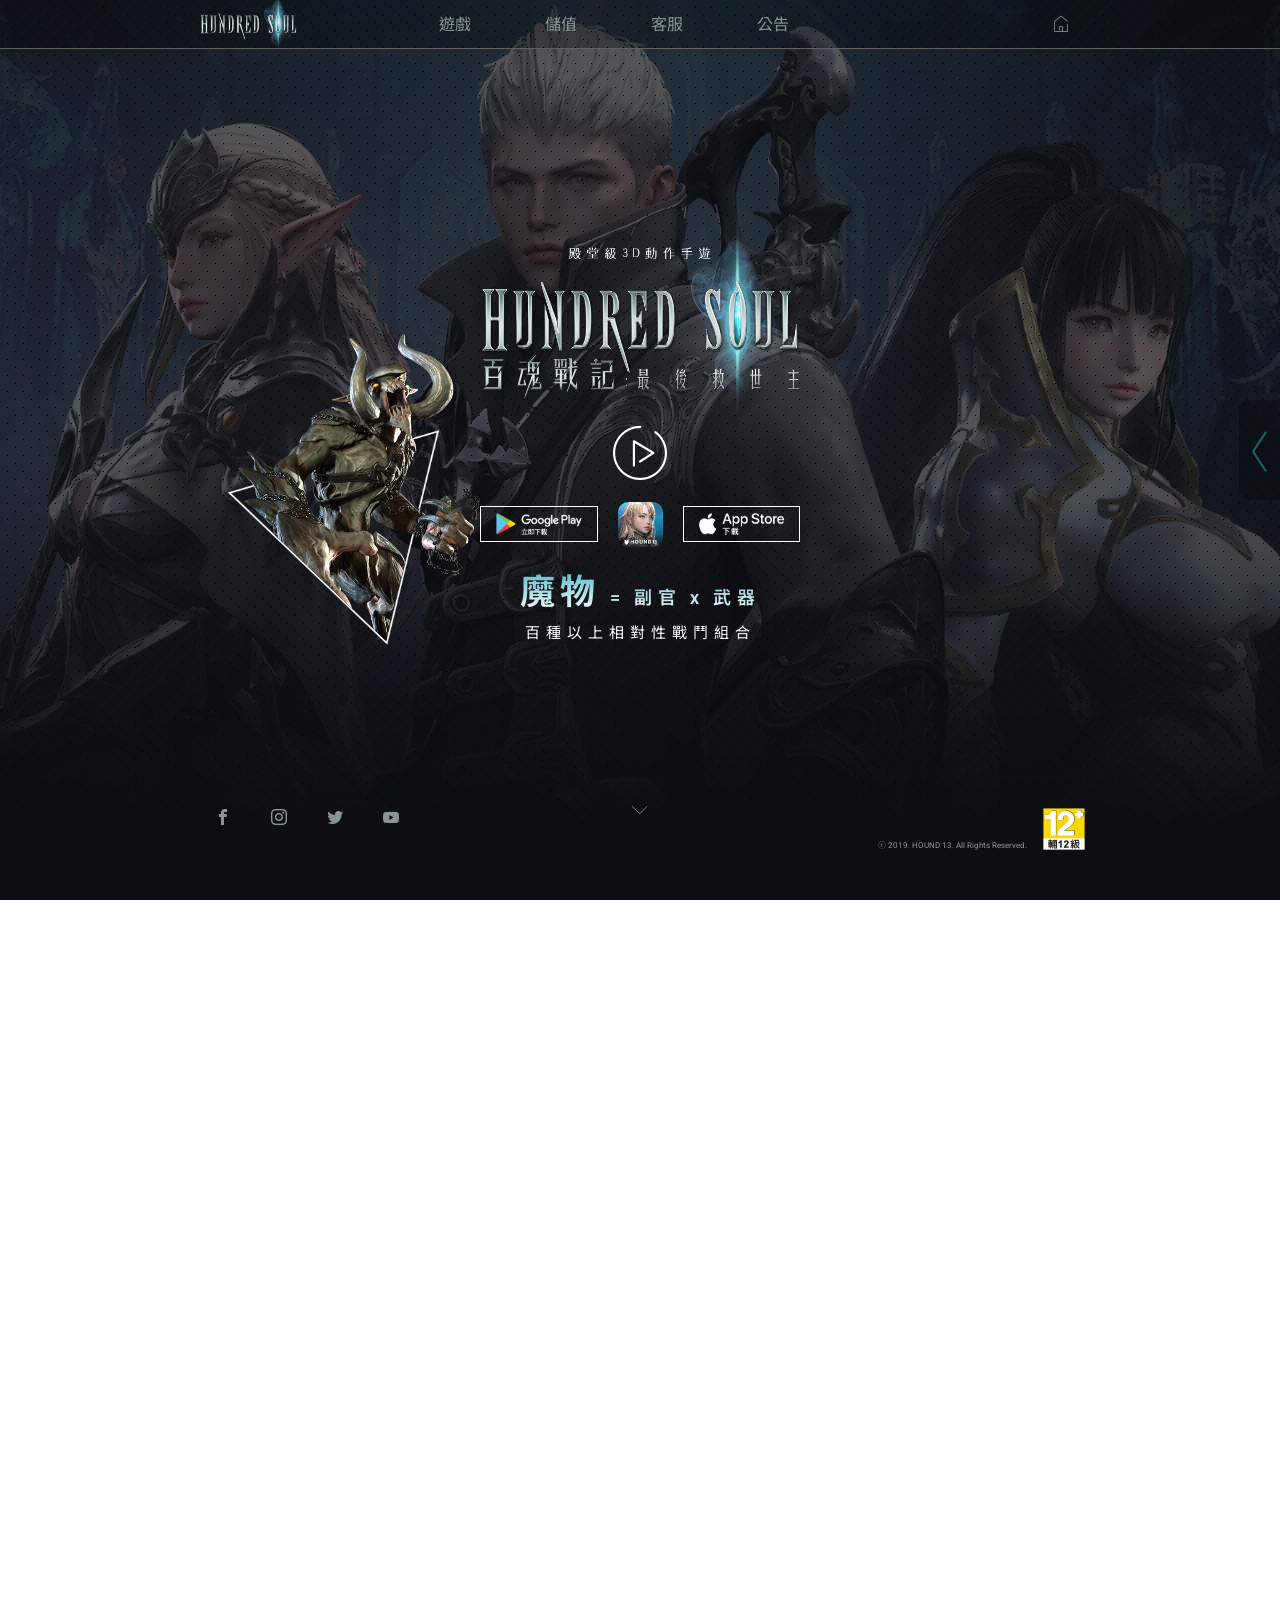
==== commit d90bae5f: "icon-down" ====
--- a/index.html
+++ b/index.html
@@ -692,7 +692,7 @@
 				</div>
 			</div>
 		</footer>
-		<div class="animation mobile"><i class="icon icon-down"></i></div>
+		<div class="animation"><i class="icon icon-down"></i></div>
 		<div class="black"></div>
 		<div class="lightbox lightbox--video">
 			<div class="lightbox__wrap">
